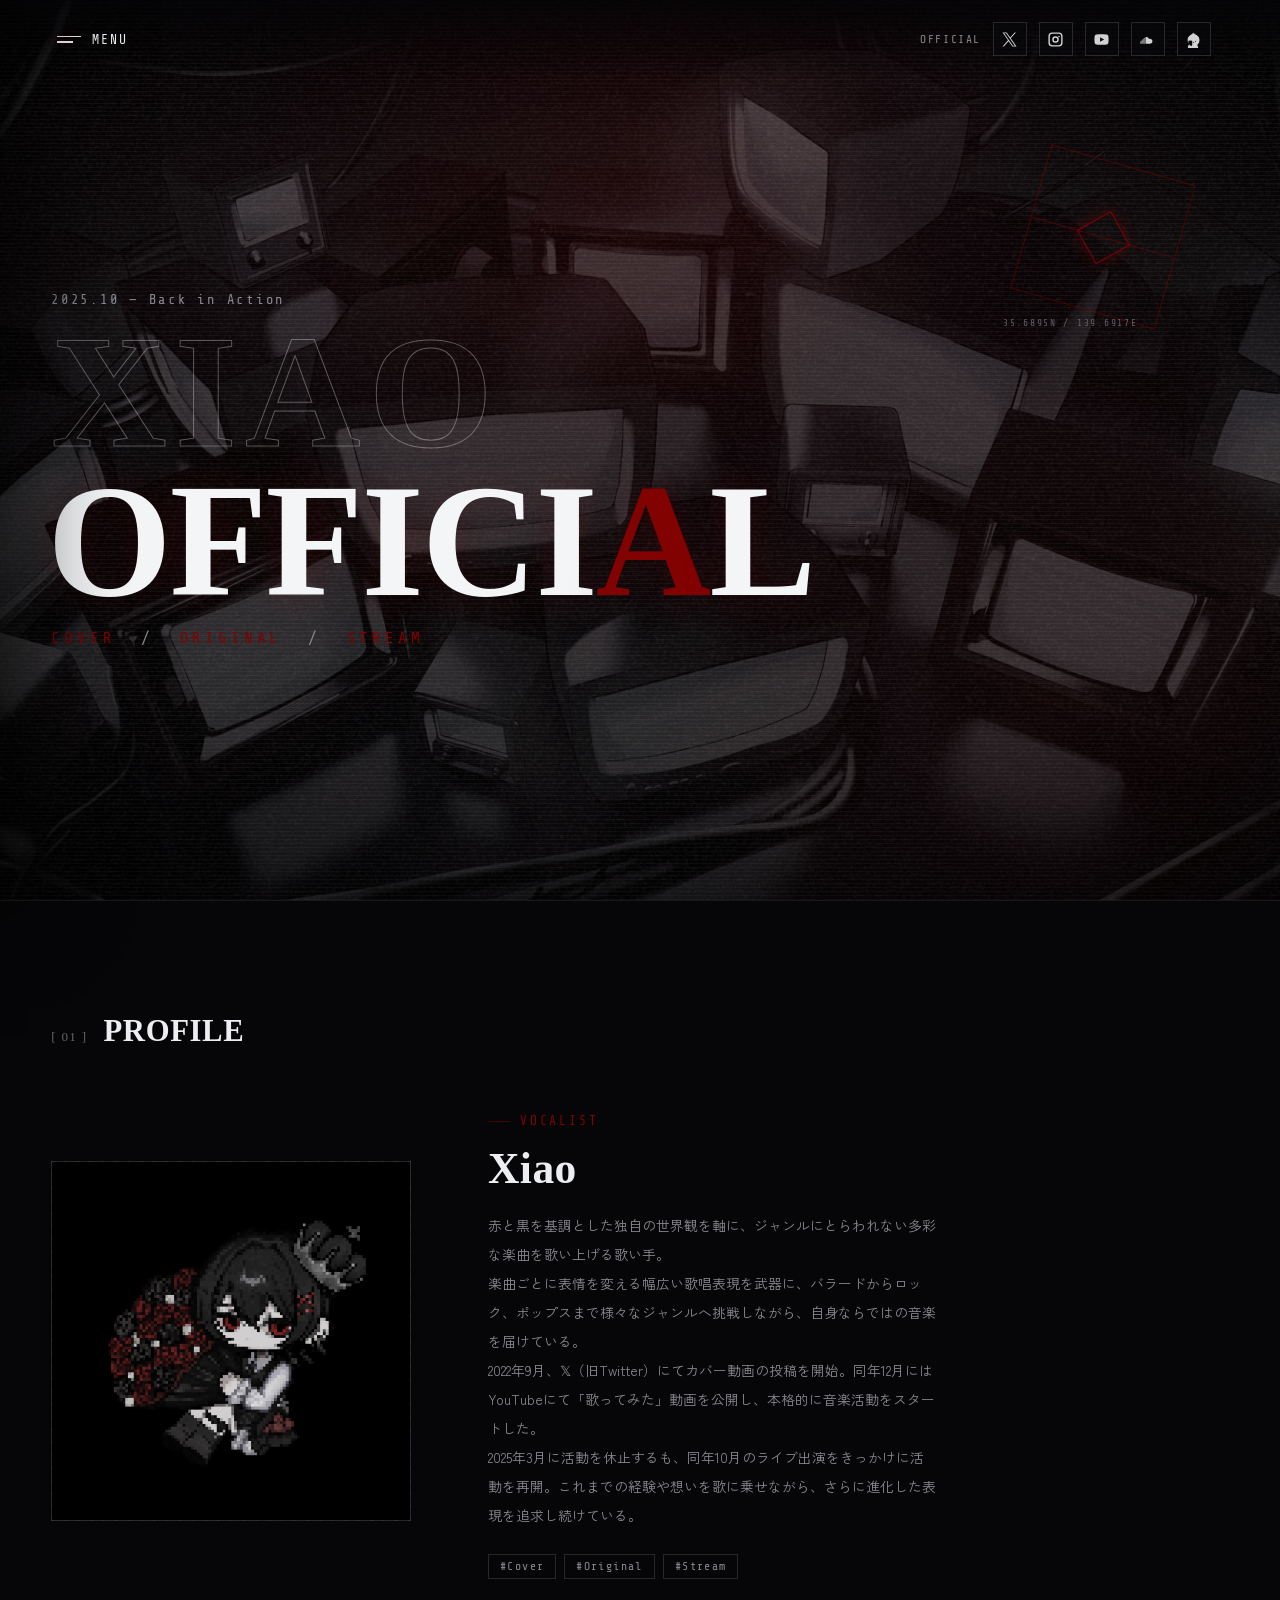
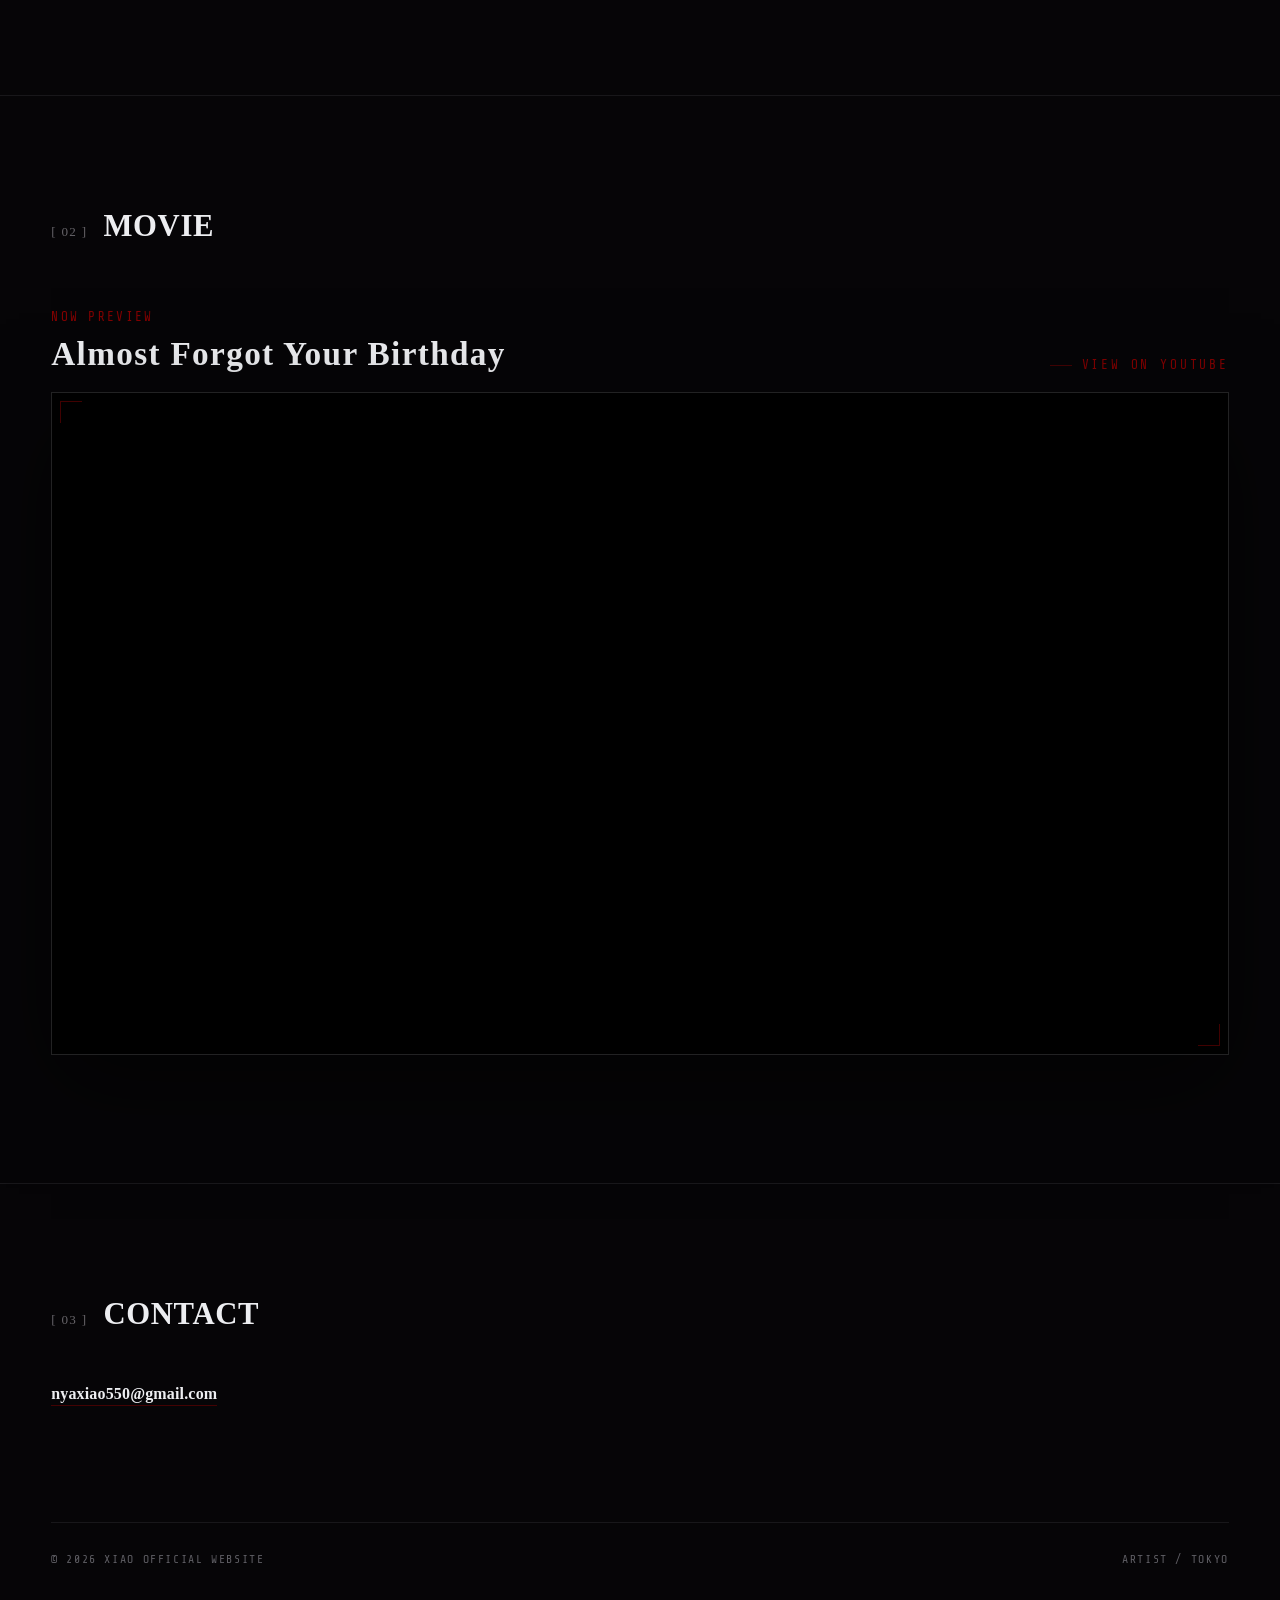
==== index.html @ 992f116b "Add files via upload" ====
<!doctype html>
<html lang="ja">
  <head>
    <meta charset="UTF-8" />
    <meta name="viewport" content="width=device-width, initial-scale=1.0" />
    <title>XIAOLP — Official</title>
    <link rel="preconnect" href="https://fonts.googleapis.com" />
    <link rel="preconnect" href="https://fonts.gstatic.com" crossorigin />
    <link
      href="https://fonts.googleapis.com/css2?family=Orbitron:wght@500;700;800&family=Oxanium:wght@500;700;800&family=Share+Tech+Mono&family=Zen+Kaku+Gothic+New:wght@400;500;700&display=swap"
      rel="stylesheet"
    />
    <link rel="stylesheet" href="styles.css" />
  </head>
  <body>
    <!-- background photo + ambient texture -->
    <div class="bg-photo" aria-hidden="true"></div>
    <canvas class="fx fx--static" id="staticCanvas" aria-hidden="true"></canvas>
    <div class="fx fx--grain" aria-hidden="true"></div>
    <div class="fx fx--scan" aria-hidden="true"></div>
    <div class="fx fx--vignette" aria-hidden="true"></div>

    <!-- intro loader -->
    <div class="intro" id="intro" aria-hidden="true">
      <div class="intro__inner">
        <div class="intro__meta">
          <span>LOADING / ARTIST</span>
          <span class="intro__count" id="introCount">000%</span>
        </div>
        <div class="intro__bar" id="introBar"></div>
        <div class="intro__name">XIAO</div>
      </div>
    </div>

    <!-- header -->
    <header class="site-header">
      <button class="menu-button" id="menuButton" type="button" aria-label="メニュー" aria-controls="sidebar" aria-expanded="false">
        <span class="bars" aria-hidden="true"><i></i><i></i></span>
        <span>Menu</span>
      </button>
      <nav class="official-links" aria-label="SNSリンク">
        <span class="label">Official</span>
        <a href="https://x.com/xiao__0x" aria-label="X" target="_blank" rel="noopener">
          <svg viewBox="0 0 24 24" aria-hidden="true"><path d="M13.8 10.4 21.1 2h-1.8l-6.3 7.2L8 2H2.2l7.7 11.2L2.2 22h1.8l6.7-7.7 5.4 7.7h5.8l-8.1-11.6Zm-2.4 2.7-.8-1.1L4.4 3.3h2.8l4.9 7 .8 1.1 6.7 9.4h-2.8l-5.4-7.7Z"/></svg>
        </a>
        <a href="https://www.instagram.com/xia__o0/" aria-label="Instagram" target="_blank" rel="noopener">
          <svg viewBox="0 0 24 24" aria-hidden="true"><path d="M7.4 2h9.2A5.4 5.4 0 0 1 22 7.4v9.2a5.4 5.4 0 0 1-5.4 5.4H7.4A5.4 5.4 0 0 1 2 16.6V7.4A5.4 5.4 0 0 1 7.4 2Zm0 2A3.4 3.4 0 0 0 4 7.4v9.2A3.4 3.4 0 0 0 7.4 20h9.2a3.4 3.4 0 0 0 3.4-3.4V7.4A3.4 3.4 0 0 0 16.6 4H7.4Zm4.6 3.4A4.6 4.6 0 1 1 7.4 12 4.6 4.6 0 0 1 12 7.4Zm0 2A2.6 2.6 0 1 0 14.6 12 2.6 2.6 0 0 0 12 9.4Zm5-2.8a1.1 1.1 0 1 1-1.1 1.1A1.1 1.1 0 0 1 17 6.6Z"/></svg>
        </a>
        <a href="https://youtube.com/@xiao_bzx" aria-label="YouTube" target="_blank" rel="noopener">
          <svg viewBox="0 0 24 24" aria-hidden="true"><path d="M21.6 7.2a3 3 0 0 0-2.1-2.1C17.6 4.6 12 4.6 12 4.6s-5.6 0-7.5.5a3 3 0 0 0-2.1 2.1A31.2 31.2 0 0 0 2 12a31.2 31.2 0 0 0 .4 4.8 3 3 0 0 0 2.1 2.1c1.9.5 7.5.5 7.5.5s5.6 0 7.5-.5a3 3 0 0 0 2.1-2.1A31.2 31.2 0 0 0 22 12a31.2 31.2 0 0 0-.4-4.8ZM10 15.3V8.7l5.8 3.3L10 15.3Z"/></svg>
        </a>
        <a href="https://soundcloud.com/user-546744269" aria-label="SoundCloud" target="_blank" rel="noopener">
          <svg viewBox="0 0 24 24" aria-hidden="true"><path d="M9.2 8.7c.4-.2.8-.3 1.3-.3 1.6 0 3 1.1 3.4 2.7.5-.2 1-.3 1.5-.3 2 0 3.6 1.6 3.6 3.6S17.4 18 15.4 18H9.2V8.7Zm-1.5.9h.8V18h-.8V9.6Zm-1.4 1.1h.8V18h-.8v-7.3Zm-1.4 1.2h.8V18h-.8v-6.1Zm-1.4 1.5h.8V18h-.8v-4.6Zm-1.4 1.2h.8V18h-.8v-3.4Z"/></svg>
        </a>
        <a class="tc" href="https://twitcasting.tv/_01xxxo" aria-label="TwitCasting" target="_blank" rel="noopener">
          <span class="tc-icon" aria-hidden="true"></span>
        </a>
      </nav>
    </header>

    <!-- slide-in sidebar -->
    <div class="nav-backdrop" id="navBackdrop" aria-hidden="true"></div>
    <aside class="sidebar" id="sidebar" aria-label="メニュー" aria-hidden="true">
      <div class="sidebar__top">
        <span class="sidebar__brand">XI<span class="hero__accent">A</span>O</span>
        <button class="sidebar__close" id="navClose" type="button" aria-label="閉じる"><span>Close</span><i aria-hidden="true"></i></button>
      </div>
      <nav class="sidebar__nav">
        <a href="#top" data-nav><span class="sidebar__idx">00</span>Home</a>
        <a href="#profile-h" data-nav><span class="sidebar__idx">01</span>Profile</a>
        <a href="#movie-h" data-nav><span class="sidebar__idx">02</span>Movie</a>
        <a href="#contact-h" data-nav><span class="sidebar__idx">03</span>Contact</a>
      </nav>
      <div class="sidebar__foot">
        <span class="sidebar__label">Official Account</span>
        <div class="sidebar__sns">
          <a href="https://x.com/xiao__0x" aria-label="X" target="_blank" rel="noopener"><svg viewBox="0 0 24 24" aria-hidden="true"><path d="M13.8 10.4 21.1 2h-1.8l-6.3 7.2L8 2H2.2l7.7 11.2L2.2 22h1.8l6.7-7.7 5.4 7.7h5.8l-8.1-11.6Zm-2.4 2.7-.8-1.1L4.4 3.3h2.8l4.9 7 .8 1.1 6.7 9.4h-2.8l-5.4-7.7Z"/></svg></a>
          <a href="https://www.instagram.com/xia__o0/" aria-label="Instagram" target="_blank" rel="noopener"><svg viewBox="0 0 24 24" aria-hidden="true"><path d="M7.4 2h9.2A5.4 5.4 0 0 1 22 7.4v9.2a5.4 5.4 0 0 1-5.4 5.4H7.4A5.4 5.4 0 0 1 2 16.6V7.4A5.4 5.4 0 0 1 7.4 2Zm0 2A3.4 3.4 0 0 0 4 7.4v9.2A3.4 3.4 0 0 0 7.4 20h9.2a3.4 3.4 0 0 0 3.4-3.4V7.4A3.4 3.4 0 0 0 16.6 4H7.4Zm4.6 3.4A4.6 4.6 0 1 1 7.4 12 4.6 4.6 0 0 1 12 7.4Zm0 2A2.6 2.6 0 1 0 14.6 12 2.6 2.6 0 0 0 12 9.4Zm5-2.8a1.1 1.1 0 1 1-1.1 1.1A1.1 1.1 0 0 1 17 6.6Z"/></svg></a>
          <a href="https://youtube.com/@xiao_bzx" aria-label="YouTube" target="_blank" rel="noopener"><svg viewBox="0 0 24 24" aria-hidden="true"><path d="M21.6 7.2a3 3 0 0 0-2.1-2.1C17.6 4.6 12 4.6 12 4.6s-5.6 0-7.5.5a3 3 0 0 0-2.1 2.1A31.2 31.2 0 0 0 2 12a31.2 31.2 0 0 0 .4 4.8 3 3 0 0 0 2.1 2.1c1.9.5 7.5.5 7.5.5s5.6 0 7.5-.5a3 3 0 0 0 2.1-2.1A31.2 31.2 0 0 0 22 12a31.2 31.2 0 0 0-.4-4.8ZM10 15.3V8.7l5.8 3.3L10 15.3Z"/></svg></a>
          <a href="https://soundcloud.com/user-546744269" aria-label="SoundCloud" target="_blank" rel="noopener"><svg viewBox="0 0 24 24" aria-hidden="true"><path d="M9.2 8.7c.4-.2.8-.3 1.3-.3 1.6 0 3 1.1 3.4 2.7.5-.2 1-.3 1.5-.3 2 0 3.6 1.6 3.6 3.6S17.4 18 15.4 18H9.2V8.7Zm-1.5.9h.8V18h-.8V9.6Zm-1.4 1.1h.8V18h-.8v-7.3Zm-1.4 1.2h.8V18h-.8v-6.1Zm-1.4 1.5h.8V18h-.8v-4.6Zm-1.4 1.2h.8V18h-.8v-3.4Z"/></svg></a>
          <a class="tc" href="https://twitcasting.tv/_01xxxo" aria-label="TwitCasting" target="_blank" rel="noopener"><span class="tc-icon" aria-hidden="true"></span></a>
        </div>
      </div>
    </aside>

    <main id="top">
      <!-- hero -->
      <section class="hero wrap" aria-labelledby="page-title">
        <div class="mark" aria-hidden="true">
          <span class="mark__ring"></span>
          <span class="mark__core"></span>
          <span class="mark__txt">35.6895N / 139.6917E</span>
        </div>
        <p class="hero__date">2025.10 — Back in Action</p>
        <h1 class="hero__title" id="page-title">
          <span class="ln ln--ghost">XIAO</span>
          <span class="ln ln--solid" style="line-height: 0.9; font-family: var(--font-heading); letter-spacing: -1.9px">OFFICI<span class="hero__accent">A</span>L</span>
        </h1>
        <p class="hero__sub" style="line-height: 2.7"><b>Cover</b> &nbsp;/&nbsp; <b>Original</b> &nbsp;/&nbsp; <b>Stream</b></p>
      </section>

      <!-- profile -->
      <section class="section section--line" aria-labelledby="profile-h">
        <div class="wrap">
          <div class="sec-head">
            <span class="idx">[ 01 ]</span>
            <h2 id="profile-h">Profile</h2>
          </div>
          <div class="profile">
            <figure class="profile__photo" style="margin:0">
              <span class="profile__corner" aria-hidden="true"></span>
              <img src="assets/profile.jpg" alt="XIAO" />
            </figure>
            <div>
              <p class="kicker">Vocalist</p>
              <h3 class="profile__title">Xiao</h3>
              <p class="profile__body">赤と黒を基調とした独自の世界観を軸に、ジャンルにとらわれない多彩な楽曲を歌い上げる歌い手。<br>楽曲ごとに表情を変える幅広い歌唱表現を武器に、バラードからロック、ポップスまで様々なジャンルへ挑戦しながら、自身ならではの音楽を届けている。<br>2022年9月、𝕏（旧Twitter）にてカバー動画の投稿を開始。同年12月にはYouTubeにて「歌ってみた」動画を公開し、本格的に音楽活動をスタートした。<br>2025年3月に活動を休止するも、同年10月のライブ出演をきっかけに活動を再開。これまでの経験や想いを歌に乗せながら、さらに進化した表現を追求し続けている。</p>
              <div class="profile__tags">
                <span>#Cover</span>
                <span>#Original</span>
                <span>#Stream</span>
              </div>
            </div>
          </div>
        </div>
      </section>

      <!-- youtube preview -->
      <section class="section section--line" aria-labelledby="movie-h">
        <div class="wrap">
          <div class="sec-head">
            <span class="idx">[ 02 ]</span>
            <h2 id="movie-h">Movie</h2>
          </div>

          <div class="movie__top">
            <div>
              <p class="movie__now">Now Preview</p>
              <h3 class="movie__title" id="currentTitle">Almost Forgot Your Birthday</h3>
            </div>
            <a class="kicker" href="https://youtube.com/@xiao_bzx" target="_blank" rel="noopener" style="margin:0">View on YouTube</a>
          </div>

          <div class="movie__frame">
            <span class="corner tl" aria-hidden="true"></span>
            <span class="corner br" aria-hidden="true"></span>
            <div id="ytplayer"></div>
          </div>

          <div class="rail" role="tablist" aria-label="カバー曲の切り替え">
            <div class="rail__track" id="railTrack"></div>
          </div>
        </div>
      </section>

      <!-- contact -->
      <section class="section section--line" aria-labelledby="contact-h">
        <div class="wrap">
          <div class="sec-head">
            <span class="idx">[ 03 ]</span>
            <h2 id="contact-h">Contact</h2>
          </div>
          <div class="contact">
            <a class="contact__mail" href="mailto:nyaxiao550@gmail.com">nyaxiao550@gmail.com</a>
          </div>
        </div>
      </section>

      <footer class="site-foot wrap">
        <span>© 2026 XIAO OFFICIAL WEBSITE</span>
        <span>ARTIST / TOKYO</span>
      </footer>
    </main>

    <script src="script.js"></script>
  </body>
</html>

<style id="__om-edit-overrides">
#page-title >:is(h1,h2,h3,h4,h5,h6,p,li,dt,dd,blockquote,figcaption,label,span,a,em,strong,small,td,th,caption) >:is(h1,h2,h3,h4,h5,h6,p,li,dt,dd,blockquote,figcaption,label,span,a,em,strong,small,td,th,caption) { background-color: rgba(6, 5, 7, 0) !important }
#page-title >:is(h1,h2,h3,h4,h5,h6,p,li,dt,dd,blockquote,figcaption,label,span,a,em,strong,small,td,th,caption) >:is(h1,h2,h3,h4,h5,h6,p,li,dt,dd,blockquote,figcaption,label,span,a,em,strong,small,td,th,caption) { font-family: "DNP秀英初号明朝", "DNP Shuei Mincho Pr6N", "Yu Mincho", serif !important }
#page-title >:is(h1,h2,h3,h4,h5,h6,p,li,dt,dd,blockquote,figcaption,label,span,a,em,strong,small,td,th,caption) >:is(h1,h2,h3,h4,h5,h6,p,li,dt,dd,blockquote,figcaption,label,span,a,em,strong,small,td,th,caption) { line-height: 1.2 !important }
#page-title >:is(h1,h2,h3,h4,h5,h6,p,li,dt,dd,blockquote,figcaption,label,span,a,em,strong,small,td,th,caption) >:is(h1,h2,h3,h4,h5,h6,p,li,dt,dd,blockquote,figcaption,label,span,a,em,strong,small,td,th,caption) { line-height: 1.1 !important }
#page-title >:is(h1,h2,h3,h4,h5,h6,p,li,dt,dd,blockquote,figcaption,label,span,a,em,strong,small,td,th,caption) >:is(h1,h2,h3,h4,h5,h6,p,li,dt,dd,blockquote,figcaption,label,span,a,em,strong,small,td,th,caption) { line-height: 0.65 !important }
#page-title >:is(h1,h2,h3,h4,h5,h6,p,li,dt,dd,blockquote,figcaption,label,span,a,em,strong,small,td,th,caption) >:is(h1,h2,h3,h4,h5,h6,p,li,dt,dd,blockquote,figcaption,label,span,a,em,strong,small,td,th,caption) { letter-spacing: -0.4px !important }
#page-title >:is(h1,h2,h3,h4,h5,h6,p,li,dt,dd,blockquote,figcaption,label,span,a,em,strong,small,td,th,caption) >:is(h1,h2,h3,h4,h5,h6,p,li,dt,dd,blockquote,figcaption,label,span,a,em,strong,small,td,th,caption) { letter-spacing: -2px !important }
#page-title >:is(h1,h2,h3,h4,h5,h6,p,li,dt,dd,blockquote,figcaption,label,span,a,em,strong,small,td,th,caption) >:is(h1,h2,h3,h4,h5,h6,p,li,dt,dd,blockquote,figcaption,label,span,a,em,strong,small,td,th,caption) { letter-spacing: -1.9px !important }
#page-title >:is(h1,h2,h3,h4,h5,h6,p,li,dt,dd,blockquote,figcaption,label,span,a,em,strong,small,td,th,caption) >:is(h1,h2,h3,h4,h5,h6,p,li,dt,dd,blockquote,figcaption,label,span,a,em,strong,small,td,th,caption) { letter-spacing: -1.8px !important }
#page-title >:is(h1,h2,h3,h4,h5,h6,p,li,dt,dd,blockquote,figcaption,label,span,a,em,strong,small,td,th,caption) >:is(h1,h2,h3,h4,h5,h6,p,li,dt,dd,blockquote,figcaption,label,span,a,em,strong,small,td,th,caption) { letter-spacing: 1.9px !important }
#page-title >:is(h1,h2,h3,h4,h5,h6,p,li,dt,dd,blockquote,figcaption,label,span,a,em,strong,small,td,th,caption) >:is(h1,h2,h3,h4,h5,h6,p,li,dt,dd,blockquote,figcaption,label,span,a,em,strong,small,td,th,caption) { letter-spacing: 0.8px !important }
#page-title >:is(h1,h2,h3,h4,h5,h6,p,li,dt,dd,blockquote,figcaption,label,span,a,em,strong,small,td,th,caption) >:is(h1,h2,h3,h4,h5,h6,p,li,dt,dd,blockquote,figcaption,label,span,a,em,strong,small,td,th,caption) { letter-spacing: -1.8px !important }
#page-title >:is(h1,h2,h3,h4,h5,h6,p,li,dt,dd,blockquote,figcaption,label,span,a,em,strong,small,td,th,caption) >:is(h1,h2,h3,h4,h5,h6,p,li,dt,dd,blockquote,figcaption,label,span,a,em,strong,small,td,th,caption) { line-height: 2.25 !important }
#page-title >:is(h1,h2,h3,h4,h5,h6,p,li,dt,dd,blockquote,figcaption,label,span,a,em,strong,small,td,th,caption) >:is(h1,h2,h3,h4,h5,h6,p,li,dt,dd,blockquote,figcaption,label,span,a,em,strong,small,td,th,caption) { line-height: 0.9 !important }
#page-title >:is(h1,h2,h3,h4,h5,h6,p,li,dt,dd,blockquote,figcaption,label,span,a,em,strong,small,td,th,caption) >:is(h1,h2,h3,h4,h5,h6,p,li,dt,dd,blockquote,figcaption,label,span,a,em,strong,small,td,th,caption) { line-height: 0.55 !important }
#page-title >:is(h1,h2,h3,h4,h5,h6,p,li,dt,dd,blockquote,figcaption,label,span,a,em,strong,small,td,th,caption) >:is(h1,h2,h3,h4,h5,h6,p,li,dt,dd,blockquote,figcaption,label,span,a,em,strong,small,td,th,caption) { line-height: 0.65 !important }
#page-title >:is(h1,h2,h3,h4,h5,h6,p,li,dt,dd,blockquote,figcaption,label,span,a,em,strong,small,td,th,caption) >:is(h1,h2,h3,h4,h5,h6,p,li,dt,dd,blockquote,figcaption,label,span,a,em,strong,small,td,th,caption) { line-height: 0.75 !important }
#page-title >:is(h1,h2,h3,h4,h5,h6,p,li,dt,dd,blockquote,figcaption,label,span,a,em,strong,small,td,th,caption) >:is(h1,h2,h3,h4,h5,h6,p,li,dt,dd,blockquote,figcaption,label,span,a,em,strong,small,td,th,caption) { line-height: 0.85 !important }
</style>
---- styles.css ----
﻿/* =========================================================
   ARTIST SITE — dark / cyber / grain
   Design system
   ========================================================= */

:root {
  --bg: #060507;
  --bg-soft: #0b0b0f;
  --panel: rgba(9, 9, 12, 0.66);
  --line: rgba(238, 240, 244, 0.14);
  --line-soft: rgba(238, 240, 244, 0.08);
  --text: #edeef1;
  --muted: #8b8990;
  --muted-dim: #5f5e64;
  --blue: #820101;
  --blue-dim: rgba(130, 1, 1, 0.5);
  --red: #820101;

  --font-display: "Oxanium", "Zen Kaku Gothic New", sans-serif;
  --font-orbitron: "Orbitron", "Oxanium", sans-serif;
  --font-heading: "DNP秀英初号明朝", "DNP Shuei Mincho Pr6N", "Yu Mincho", serif;
  --font-mono: "Share Tech Mono", monospace;
  --font-body: "Zen Kaku Gothic New", "Noto Sans JP", sans-serif;

  --ease: cubic-bezier(0.22, 1, 0.36, 1);
  --maxw: 1180px;
}

* { box-sizing: border-box; }

html { scroll-behavior: smooth; scroll-padding-top: 96px; }

body {
  margin: 0;
  min-height: 100vh;
  color: var(--text);
  background: var(--bg);
  font-family: var(--font-body);
  font-feature-settings: "palt" 1;
  -webkit-font-smoothing: antialiased;
  overflow-x: hidden;
}

a, button { color: inherit; font: inherit; }
a { text-decoration: none; }
button { border: 0; background: none; cursor: pointer; }
img { display: block; max-width: 100%; }
h1, h2 { font-family: var(--font-heading); }

::selection { background: rgba(130, 1, 1, 0.28); color: #fff; }

/* ---------- background photo + ambient layers ---------- */
.bg-photo {
  position: fixed;
  inset: 0;
  z-index: 0;
  pointer-events: none;
  background:
    linear-gradient(rgba(9, 3, 4, 0.72), rgba(6, 2, 3, 0.86)),
    radial-gradient(ellipse 95% 75% at 50% 34%, rgba(168, 20, 26, 0.3), transparent 60%),
    url("assets/bg-tvs.jpg");
  background-color: var(--bg);
  background-position: center, 50% 34%, center;
  background-size: auto, auto, cover;
  background-repeat: no-repeat;
  filter: saturate(0.7) contrast(1.06) hue-rotate(-8deg);
}

.fx { position: fixed; inset: 0; width: 100%; height: 100%; pointer-events: none; }

.fx--static { z-index: 1; opacity: 0.26; mix-blend-mode: screen; }

.fx--grain {
  z-index: 2;
  opacity: 0.5;
  mix-blend-mode: overlay;
  background-image: url("noise.svg");
  background-size: 220px 220px;
  animation: grain-shift 0.9s steps(4) infinite;
}

.fx--scan {
  z-index: 3;
  mix-blend-mode: screen;
  background:
    radial-gradient(circle at 50% 18%, rgba(130, 1, 1, 0.1), transparent 40%),
    radial-gradient(circle at 82% 78%, rgba(130, 1, 1, 0.08), transparent 32%),
    repeating-linear-gradient(0deg, rgba(255, 255, 255, 0.035) 0 1px, transparent 1px 4px);
}

.fx--vignette {
  z-index: 4;
  background: radial-gradient(ellipse 120% 90% at 50% 42%, transparent 52%, rgba(0, 0, 0, 0.72) 100%);
}

@keyframes grain-shift {
  0% { transform: translate(0, 0); }
  25% { transform: translate(-3%, 2%); }
  50% { transform: translate(2%, -3%); }
  75% { transform: translate(-2%, -1%); }
  100% { transform: translate(1%, 2%); }
}

/* ---------- intro loader ---------- */
.intro {
  position: fixed;
  inset: 0;
  z-index: 60;
  display: grid;
  place-items: center;
  background: #050406;
  transition: opacity 0.7s var(--ease);
}
.intro.is-hidden { opacity: 0; pointer-events: none; }

.intro__inner {
  position: relative;
  width: min(560px, 84vw);
  text-align: left;
}
.intro__bar {
  height: 1px;
  width: 100%;
  background: var(--line);
  position: relative;
  overflow: hidden;
}
.intro__bar::after {
  content: "";
  position: absolute;
  inset: 0;
  width: var(--p, 0%);
  background: linear-gradient(90deg, var(--blue-dim), var(--blue));
  box-shadow: 0 0 14px rgba(130, 1, 1, 0.5);
  transition: width 0.12s linear;
}
.intro__meta {
  display: flex;
  justify-content: space-between;
  align-items: baseline;
  margin-bottom: 14px;
  font-family: var(--font-mono);
  font-size: clamp(0.78rem, 1vw, 0.94rem);
  letter-spacing: 0.18em;
  color: var(--muted);
}
.intro__count { color: var(--blue); }
.intro__name {
  margin-top: 22px;
  font-family: var(--font-heading);
  font-weight: 800;
  font-size: clamp(2.2rem, 8vw, 4.4rem);
  letter-spacing: 0.04em;
  text-transform: uppercase;
  color: #fff;
  opacity: 0;
  transform: translateY(8px);
  animation: intro-name 0.9s var(--ease) 0.25s forwards;
}
.intro__accent { color: var(--blue); }
@keyframes intro-name { to { opacity: 1; transform: none; } }

/* ---------- header ---------- */
.site-header {
  position: fixed;
  inset: 0 0 auto;
  z-index: 30;
  display: grid;
  grid-template-columns: auto 1fr auto;
  align-items: center;
  gap: 18px;
  padding: 22px clamp(16px, 4vw, 56px);
  background: linear-gradient(180deg, rgba(5, 4, 6, 0.86), rgba(5, 4, 6, 0));
}

.menu-button {
  display: inline-flex;
  align-items: center;
  gap: 11px;
  font-family: var(--font-mono);
  font-size: clamp(0.82rem, 1vw, 1rem);
  letter-spacing: 0.16em;
  text-transform: uppercase;
  color: var(--text);
}
.menu-button .bars {
  display: grid;
  gap: 4px;
}
.menu-button .bars i {
  display: block;
  width: 24px;
  height: 1.5px;
  background: var(--text);
  box-shadow: 0 0 8px rgba(130, 1, 1, 0.45);
}
.menu-button .bars i:nth-child(2) { width: 16px; }

.brand {
  justify-self: center;
  font-family: var(--font-display);
  font-weight: 800;
  font-size: clamp(1.05rem, 1.2vw, 1.25rem);
  letter-spacing: 0.32em;
  text-transform: uppercase;
  color: rgba(255, 255, 255, 0.92);
  padding-left: 0.32em;
}

.official-links {
  display: flex;
  align-items: center;
  gap: 12px;
  justify-self: end;
}
.official-links .label {
  font-family: var(--font-mono);
  font-size: clamp(0.7rem, 0.78vw, 0.82rem);
  letter-spacing: 0.14em;
  color: var(--muted);
  text-transform: uppercase;
}
.official-links a {
  display: grid;
  place-items: center;
  width: 34px;
  height: 34px;
  border: 1px solid var(--line);
  background: rgba(9, 9, 12, 0.5);
  color: rgba(255, 255, 255, 0.82);
  transition: border-color 0.25s var(--ease), color 0.25s var(--ease), background 0.25s var(--ease);
}
.official-links a:hover {
  border-color: var(--blue);
  color: #fff;
  background: rgba(130, 1, 1, 0.1);
}
.official-links svg { width: 17px; height: 17px; fill: currentColor; }

.tc-icon {
  display: inline-block;
  width: 17px;
  height: 17px;
  background: currentColor;
  -webkit-mask: url("images/twitcasting.png") no-repeat center / contain;
  mask: url("images/twitcasting.png") no-repeat center / contain;
}

/* ---------- shell ---------- */
main { position: relative; z-index: 5; }
.wrap { width: min(var(--maxw), calc(100% - clamp(32px, 8vw, 120px))); margin-inline: auto; }

.kicker {
  margin: 0 0 10px;
  font-family: var(--font-mono);
  font-size: clamp(0.8rem, 0.95vw, 0.96rem);
  letter-spacing: 0.22em;
  text-transform: uppercase;
  color: var(--blue);
  display: inline-flex;
  align-items: center;
  gap: 10px;
}
.kicker::before {
  content: "";
  width: 22px;
  height: 1px;
  background: var(--blue-dim);
}

/* ---------- hero ---------- */
.hero {
  position: relative;
  min-height: 100svh;
  display: grid;
  align-content: center;
  padding: 132px 0 80px;
}
.hero__date {
  margin: 0 0 18px;
  font-family: var(--font-mono);
  font-size: clamp(0.86rem, 1vw, 1.05rem);
  letter-spacing: 0.2em;
  color: var(--muted);
}
.hero__title {
  margin: 0;
  font-family: var(--font-heading);
  font-weight: 800;
  font-size: clamp(3rem, 12.5vw, 11rem);
  line-height: 0.84;
  letter-spacing: -0.01em;
  text-transform: uppercase;
}
.hero__title .ln { display: block; }
.hero__title .ln--ghost {
  -webkit-text-stroke: 1px rgba(237, 238, 241, 0.34);
  letter-spacing: 0.05em;
  color: transparent;
  text-shadow: none;
}
.hero__title .ln--solid {
  font-family: var(--font-heading);
  margin-left: -4px;
  padding-top: 10px;
  color: #f4f5f7;
  text-shadow: 0 0 38px rgba(130, 1, 1, 0.22);
}
.hero__accent { color: var(--blue); }
.hero__sub {
  margin: 4px 0 0;
  font-family: var(--font-mono);
  font-size: clamp(0.82rem, 1.4vw, 1rem);
  letter-spacing: 0.24em;
  text-transform: uppercase;
  color: var(--muted);
}
.hero__sub b { color: var(--blue); font-weight: 400; }

/* diagonal mark */
.mark {
  position: absolute;
  top: clamp(120px, 18vh, 220px);
  right: clamp(8px, 4vw, 60px);
  width: clamp(84px, 12vw, 150px);
  aspect-ratio: 1;
  display: grid;
  place-items: center;
  color: var(--blue);
  transform: rotate(16deg);
}
.mark__ring {
  position: absolute;
  inset: 0;
  border: 1px solid rgba(130, 1, 1, 0.5);
  animation: mark-spin 22s linear infinite;
}
.mark__ring::before,
.mark__ring::after {
  content: "";
  position: absolute;
  background: rgba(130, 1, 1, 0.5);
}
.mark__ring::before { inset: 50% 0 auto; height: 1px; }
.mark__ring::after { inset: 0 50% auto auto; width: 1px; }
.mark__core {
  width: 26%;
  aspect-ratio: 1;
  border: 1px solid var(--blue);
  transform: rotate(45deg);
  box-shadow: 0 0 16px rgba(130, 1, 1, 0.4);
}
.mark__txt {
  position: absolute;
  bottom: -22px;
  left: 0;
  font-family: var(--font-mono);
  font-size: clamp(0.6rem, 0.7vw, 0.72rem);
  letter-spacing: 0.18em;
  color: var(--muted-dim);
  white-space: nowrap;
  transform: rotate(-16deg);
}
@keyframes mark-spin { to { transform: rotate(360deg); } }

/* ---------- section frame ---------- */
.section { padding: clamp(64px, 9vw, 130px) 0; }
.section--line { border-top: 1px solid var(--line-soft); }

.sec-head { display: flex; align-items: baseline; gap: 16px; margin-bottom: clamp(28px, 5vw, 56px); }
.sec-head h2 {
  margin: 0;
  font-family: var(--font-heading);
  font-weight: 700;
  font-size: clamp(25px, 2.4vw, 34px);
  letter-spacing: 0.02em;
  text-transform: uppercase;
  line-height: 1;
}
.sec-head .idx {
  font-family: var(--font-heading);
  font-size: clamp(0.82rem, 1vw, 1rem);
  color: rgba(180, 176, 184, 0.55);
  letter-spacing: 0.1em;
}

/* ---------- profile ---------- */
.profile { display: grid; grid-template-columns: minmax(0, 360px) minmax(0, 1fr); gap: clamp(28px, 6vw, 80px); align-items: center; }
.profile__photo {
  position: relative;
  aspect-ratio: 1;
  border: 1px solid var(--line);
  overflow: hidden;
  background:
    linear-gradient(135deg, rgba(130, 1, 1, 0.08), transparent 50%),
    repeating-linear-gradient(135deg, rgba(255,255,255,0.045) 0 2px, transparent 2px 9px),
    var(--bg-soft);
  filter: saturate(0.9) contrast(1.04);
}
.profile__photo::after {
  content: "PROFILE / 1:1";
  position: absolute;
  left: 12px;
  bottom: 10px;
  font-family: var(--font-mono);
  font-size: clamp(0.66rem, 0.76vw, 0.78rem);
  letter-spacing: 0.16em;
  color: var(--muted-dim);
}
.profile__photo img { position: relative; z-index: 1; width: 100%; height: 100%; object-fit: cover; }
.profile__photo:has(img)::after { display: none; }
.profile__corner { position: absolute; top: 10px; right: 10px; width: 18px; height: 18px; border-top: 1px solid var(--blue); border-right: 1px solid var(--blue); }

.profile__title {
  margin: 6px 0 18px;
  font-family: var(--font-heading);
  font-weight: 700;
  font-size: clamp(1.5rem, 3.4vw, 2.8rem);
  line-height: 1.12;
  letter-spacing: 0.01em;
}
.profile__body { margin: 0; max-width: 56ch; color: var(--muted); line-height: 2.1; font-size: clamp(0.70rem, 1.08vw, 1.12rem); }
.profile__tags { display: flex; flex-wrap: wrap; gap: 8px; margin-top: 24px; }
.profile__tags span {
  font-family: var(--font-mono);
  font-size: clamp(0.72rem, 0.84vw, 0.86rem);
  letter-spacing: 0.12em;
  color: var(--muted);
  border: 1px solid var(--line);
  padding: 5px 11px;
}

/* ---------- movie / youtube ---------- */
.movie__top { display: flex; align-items: flex-end; justify-content: space-between; gap: 18px 28px; flex-wrap: wrap; margin-bottom: 20px; }
.movie__top > div { flex: 1 1 auto; min-width: 0; }
.movie__now { font-family: var(--font-mono); font-size: clamp(0.78rem, 1vw, 0.94rem); letter-spacing: 0.18em; text-transform: uppercase; color: var(--blue); }
.movie__title { margin: 4px 0 0; font-family: var(--font-heading); font-weight: 700; font-size: clamp(1.2rem, 2.6vw, 2.2rem); line-height: 1.05; letter-spacing: 0.04em; }

.movie__frame {
  position: relative;
  border: 1px solid var(--line);
  overflow: hidden;
  background: #000;
  box-shadow: 0 30px 90px rgba(0, 0, 0, 0.55);
}
.movie__frame::before { content: ""; display: block; padding-top: 56.25%; }
.movie__frame iframe, .movie__frame #ytplayer { position: absolute; inset: 0; width: 100%; height: 100%; border: 0; }
.movie__frame .corner { position: absolute; width: 22px; height: 22px; z-index: 2; pointer-events: none; }
.movie__frame .corner.tl { top: 8px; left: 8px; border-top: 1px solid var(--blue-dim); border-left: 1px solid var(--blue-dim); }
.movie__frame .corner.br { bottom: 8px; right: 8px; border-bottom: 1px solid var(--blue-dim); border-right: 1px solid var(--blue-dim); }

.rail { --rail-gap: 12px; overflow: hidden; margin-top: 2px; padding-block: 8px 2px; touch-action: pan-y; -webkit-mask-image: linear-gradient(90deg, transparent, #000 4%, #000 96%, transparent); mask-image: linear-gradient(90deg, transparent, #000 4%, #000 96%, transparent); }
.rail__track { display: flex; gap: var(--rail-gap); width: max-content; animation: rail-flow 72s linear infinite; }
@media (hover: hover) {
  .rail:hover .rail__track { animation-play-state: paused; }
}
.rail.is-dragging .rail__track { cursor: grabbing; }
@keyframes rail-flow { to { transform: translateX(calc(-50% - (var(--rail-gap) / 2))); } }

.thumb {
  flex: 0 0 clamp(200px, 22vw, 290px);
  display: grid;
  grid-template-rows: auto 48px;
  border: 1px solid var(--line);
  background: rgba(9, 9, 12, 0.5);
  color: var(--text);
  text-align: left;
  transition: border-color 0.25s var(--ease), transform 0.25s var(--ease);
}
.thumb:hover { transform: translateY(-3px); }
.thumb:hover, .thumb.is-active { border-color: var(--blue); }
.thumb.is-active { box-shadow: inset 0 0 0 1px rgba(130, 1, 1, 0.4); }
.thumb__img { display: block; width: 100%; aspect-ratio: 16/9; background: var(--thumb) center / cover, var(--bg-soft); filter: saturate(0.78) contrast(1.06); position: relative; }
.thumb__img::after { content: ""; position: absolute; inset: 0; background: linear-gradient(180deg, transparent 55%, rgba(9, 9, 12, 0.5)); }
.thumb__cap { display: flex; align-items: center; min-width: 0; height: 48px; gap: 8px; padding: 10px 11px 0; border-top: 1px solid rgba(238, 240, 244, 0.05); background: rgba(9, 9, 12, 0.5); font-family: var(--font-display); font-size: clamp(0.8rem, 0.95vw, 0.96rem); line-height: 1; white-space: nowrap; overflow: hidden; position: relative; z-index: 1; }
.thumb__cap::before { content: "▷"; color: var(--blue); font-size: clamp(0.7rem, 0.78vw, 0.82rem); flex: 0 0 auto; }
.thumb__title { display: block; min-width: 0; overflow: hidden; text-overflow: ellipsis; }

/* ---------- gallery (horizontal slide — sou) ---------- */
.gallery {
  display: grid;
  grid-auto-flow: column;
  grid-auto-columns: clamp(220px, 30vw, 380px);
  gap: clamp(12px, 2vw, 22px);
  overflow-x: auto;
  scroll-snap-type: x mandatory;
  padding-bottom: 18px;
  cursor: grab;
  scrollbar-width: none;
}
.gallery::-webkit-scrollbar { display: none; }
.gallery.is-drag { cursor: grabbing; scroll-snap-type: none; }
.shot {
  scroll-snap-align: start;
  aspect-ratio: 3/4;
  position: relative;
  border: 1px solid var(--line);
  overflow: hidden;
  background:
    repeating-linear-gradient(135deg, rgba(255,255,255,0.04) 0 2px, transparent 2px 10px),
    var(--bg-soft);
  filter: saturate(0.9) contrast(1.04);
}
.shot img { width: 100%; height: 100%; object-fit: cover; }
.shot__no { position: absolute; top: 10px; left: 12px; font-family: var(--font-mono); font-size: clamp(0.68rem, 0.78vw, 0.8rem); letter-spacing: 0.14em; color: var(--muted); }
.shot__cap { position: absolute; bottom: 10px; left: 12px; right: 12px; font-family: var(--font-mono); font-size: clamp(0.66rem, 0.76vw, 0.78rem); letter-spacing: 0.12em; color: var(--muted-dim); }
.gallery__hint { margin-top: 6px; font-family: var(--font-mono); font-size: clamp(0.72rem, 0.84vw, 0.86rem); letter-spacing: 0.16em; color: var(--muted-dim); }

/* ---------- contact ---------- */
.contact { display: grid; gap: 26px; }
.contact__mail {
  font-family: var(--font-heading);
  font-weight: 700;
  font-size: clamp(16px, 1.15vw, 19px);
  letter-spacing: 0.01em;
  color: var(--text);
  width: fit-content;
  border-bottom: 1px solid var(--blue-dim);
  padding-bottom: 2px;
  transition: color 0.25s var(--ease), border-color 0.25s var(--ease);
}
.contact__mail:hover { color: var(--blue); border-color: var(--blue); }
.contact__sns { display: flex; flex-wrap: wrap; gap: 10px; }
.contact__sns a {
  display: inline-flex;
  align-items: center;
  gap: 10px;
  padding: 12px 18px;
  border: 1px solid var(--line);
  background: rgba(9, 9, 12, 0.5);
  font-family: var(--font-mono);
  font-size: clamp(0.82rem, 1vw, 1rem);
  letter-spacing: 0.1em;
  text-transform: uppercase;
  color: var(--muted);
  transition: border-color 0.25s var(--ease), color 0.25s var(--ease);
}
.contact__sns a:hover { border-color: var(--blue); color: #fff; }
.contact__sns svg { width: 16px; height: 16px; fill: currentColor; }
.contact__sns .tc-icon { width: 16px; height: 16px; }

/* ---------- slide-in sidebar ---------- */
.nav-backdrop {
  position: fixed;
  inset: 0;
  z-index: 38;
  background: rgba(4, 2, 3, 0.62);
  backdrop-filter: blur(3px);
  -webkit-backdrop-filter: blur(3px);
  opacity: 0;
  pointer-events: none;
  transition: opacity 0.4s var(--ease);
}
body.nav-open .nav-backdrop { opacity: 1; pointer-events: auto; }

.sidebar {
  position: fixed;
  top: 0;
  left: 0;
  z-index: 40;
  width: min(400px, 87vw);
  height: 100%;
  display: flex;
  flex-direction: column;
  padding: 26px clamp(22px, 4vw, 40px) 34px;
  background:
    linear-gradient(rgba(9, 3, 4, 0.97), rgba(11, 3, 4, 0.97)),
    url("noise.svg") repeat;
  background-size: auto, 200px 200px;
  border-right: 1px solid rgba(130, 1, 1, 0.32);
  box-shadow: 32px 0 90px rgba(0, 0, 0, 0.62);
  transform: translateX(-101%);
  transition: transform 0.5s var(--ease);
  overflow-y: auto;
}
.sidebar::before {
  content: "";
  position: absolute;
  inset: 0 0 0 auto;
  width: 2px;
  background: linear-gradient(180deg, transparent, var(--blue), transparent);
  opacity: 0.5;
}
body.nav-open .sidebar { transform: none; }

.sidebar__top { display: flex; align-items: center; justify-content: space-between; }
.sidebar__brand {
  font-family: var(--font-display);
  font-weight: 800;
  font-size: clamp(1.1rem, 1.25vw, 1.3rem);
  letter-spacing: 0.34em;
  text-transform: uppercase;
  color: #fff;
  padding-left: 0.34em;
}
.sidebar__brand .hero__accent {
  font: inherit;
  font-size: 1em;
  line-height: inherit;
  letter-spacing: inherit;
}
.sidebar__close {
  display: inline-flex;
  align-items: center;
  gap: 9px;
  font-family: var(--font-mono);
  font-size: clamp(0.74rem, 0.86vw, 0.9rem);
  letter-spacing: 0.16em;
  text-transform: uppercase;
  color: var(--muted);
  transition: color 0.25s var(--ease);
}
.sidebar__close i {
  position: relative;
  width: 14px;
  height: 14px;
}
.sidebar__close i::before,
.sidebar__close i::after {
  content: "";
  position: absolute;
  top: 50%;
  left: 0;
  width: 100%;
  height: 1.5px;
  background: currentColor;
}
.sidebar__close i::before { transform: rotate(45deg); }
.sidebar__close i::after { transform: rotate(-45deg); }
.sidebar__close:hover { color: var(--blue); }

.sidebar__nav { display: flex; flex-direction: column; margin-top: clamp(34px, 6vh, 56px); }
.sidebar__nav a {
  display: flex;
  align-items: baseline;
  gap: 18px;
  padding: 18px 0;
  border-bottom: 1px solid var(--line-soft);
  font-family: var(--font-orbitron);
  font-weight: 700;
  font-size: clamp(15px, 2.4vw, 34px);
  letter-spacing: 0.02em;
  text-transform: uppercase;
  color: var(--text);
  transition: color 0.25s var(--ease), padding-left 0.3s var(--ease);
}
.sidebar__nav a:hover { color: var(--blue); padding-left: 12px; }
.sidebar__idx {
  font-family: var(--font-mono);
  font-size: clamp(0.82rem, 1vw, 1rem);
  letter-spacing: 0.1em;
  color: var(--muted-dim);
}

.sidebar__foot { margin-top: auto; padding-top: 34px; }
.sidebar__label {
  font-family: var(--font-mono);
  font-size: clamp(0.72rem, 0.84vw, 0.86rem);
  letter-spacing: 0.16em;
  text-transform: uppercase;
  color: var(--muted);
}
.sidebar__sns { display: flex; gap: 10px; margin-top: 14px; }
.sidebar__sns a {
  display: grid;
  place-items: center;
  width: 36px;
  height: 36px;
  border: 1px solid var(--line);
  background: rgba(9, 9, 12, 0.5);
  color: rgba(255, 255, 255, 0.82);
  transition: border-color 0.25s var(--ease), color 0.25s var(--ease), background 0.25s var(--ease);
}
.sidebar__sns a:hover { border-color: var(--blue); color: #fff; background: rgba(130, 1, 1, 0.12); }
.sidebar__sns svg { width: 18px; height: 18px; fill: currentColor; }
.sidebar__sns .tc-icon { width: 18px; height: 18px; }

/* menu button -> X while open */
body.nav-open .menu-button .bars i { width: 24px; }
body.nav-open .menu-button .bars i:first-child { transform: translateY(3px) rotate(45deg); }
body.nav-open .menu-button .bars i:last-child { transform: translateY(-3px) rotate(-45deg); }
.menu-button .bars i { transition: transform 0.3s var(--ease), width 0.3s var(--ease); }

/* ---------- footer ---------- */
.site-foot {
  position: relative;
  z-index: 5;
  display: flex;
  justify-content: space-between;
  flex-wrap: wrap;
  gap: 10px;
  padding: 30px 0 40px;
  border-top: 1px solid var(--line-soft);
  font-family: var(--font-mono);
  font-size: clamp(0.72rem, 0.84vw, 0.86rem);
  letter-spacing: 0.14em;
  color: var(--muted-dim);
  text-transform: uppercase;
}

/* ---------- responsive ---------- */
@media (max-width: 760px) {
  .bg-photo {
    background-position: center, 50% 34%, center top;
    background-size: auto, auto, auto 100svh;
  }

  .brand { display: none; }
  .official-links .label { display: none; }
  .site-header { grid-template-columns: auto 1fr; gap: 12px; padding: 16px 18px; }
  .official-links { gap: 8px; }
  .official-links a { width: 30px; height: 30px; }

  .hero { min-height: 92svh; padding: 116px 0 64px; }
  .mark { top: 86px; right: 6px; width: 76px; }
  .mark__txt { display: none; }

  .profile { grid-template-columns: 1fr; gap: 24px; }
  .profile__photo { width: min(260px, 70%); }

  .movie__frame {
    width: 100vw;
    margin-left: 50%;
    border-inline: 0;
    transform: translateX(-50%);
  }
  .rail {
    --rail-gap: 5px;
    width: 100vw;
    margin-left: 50%;
    transform: translateX(-50%);
  }
  .thumb {
    flex-basis: calc((100vw - 5px) / 2);
    grid-template-rows: auto 54px;
  }
  .thumb__cap {
    align-items: flex-end;
    height: 54px;
    padding: 10px 9px 11px;
    font-size: clamp(0.72rem, 0.84vw, 0.86rem);
  }

  .gallery { grid-auto-columns: 70%; }
  .contact__sns a { padding: 11px 14px; font-size: clamp(0.76rem, 0.9vw, 0.92rem); }
}
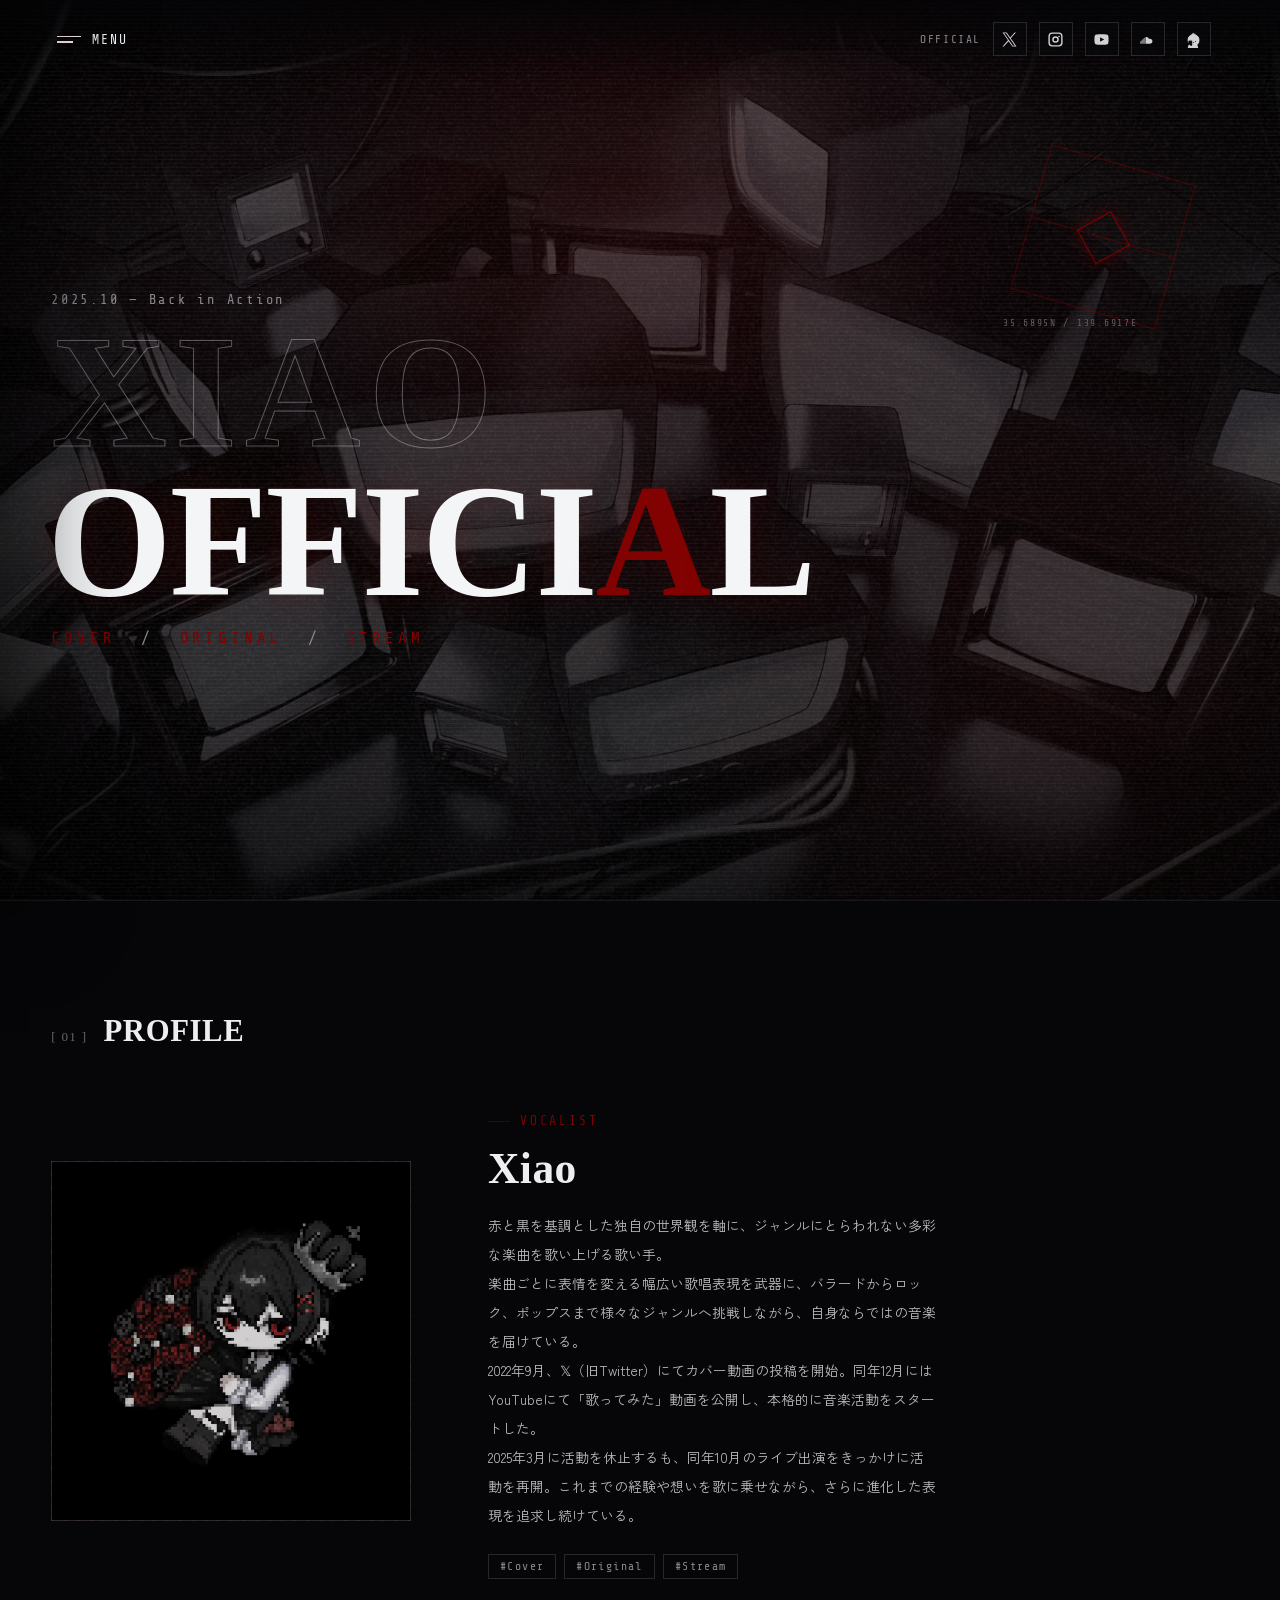
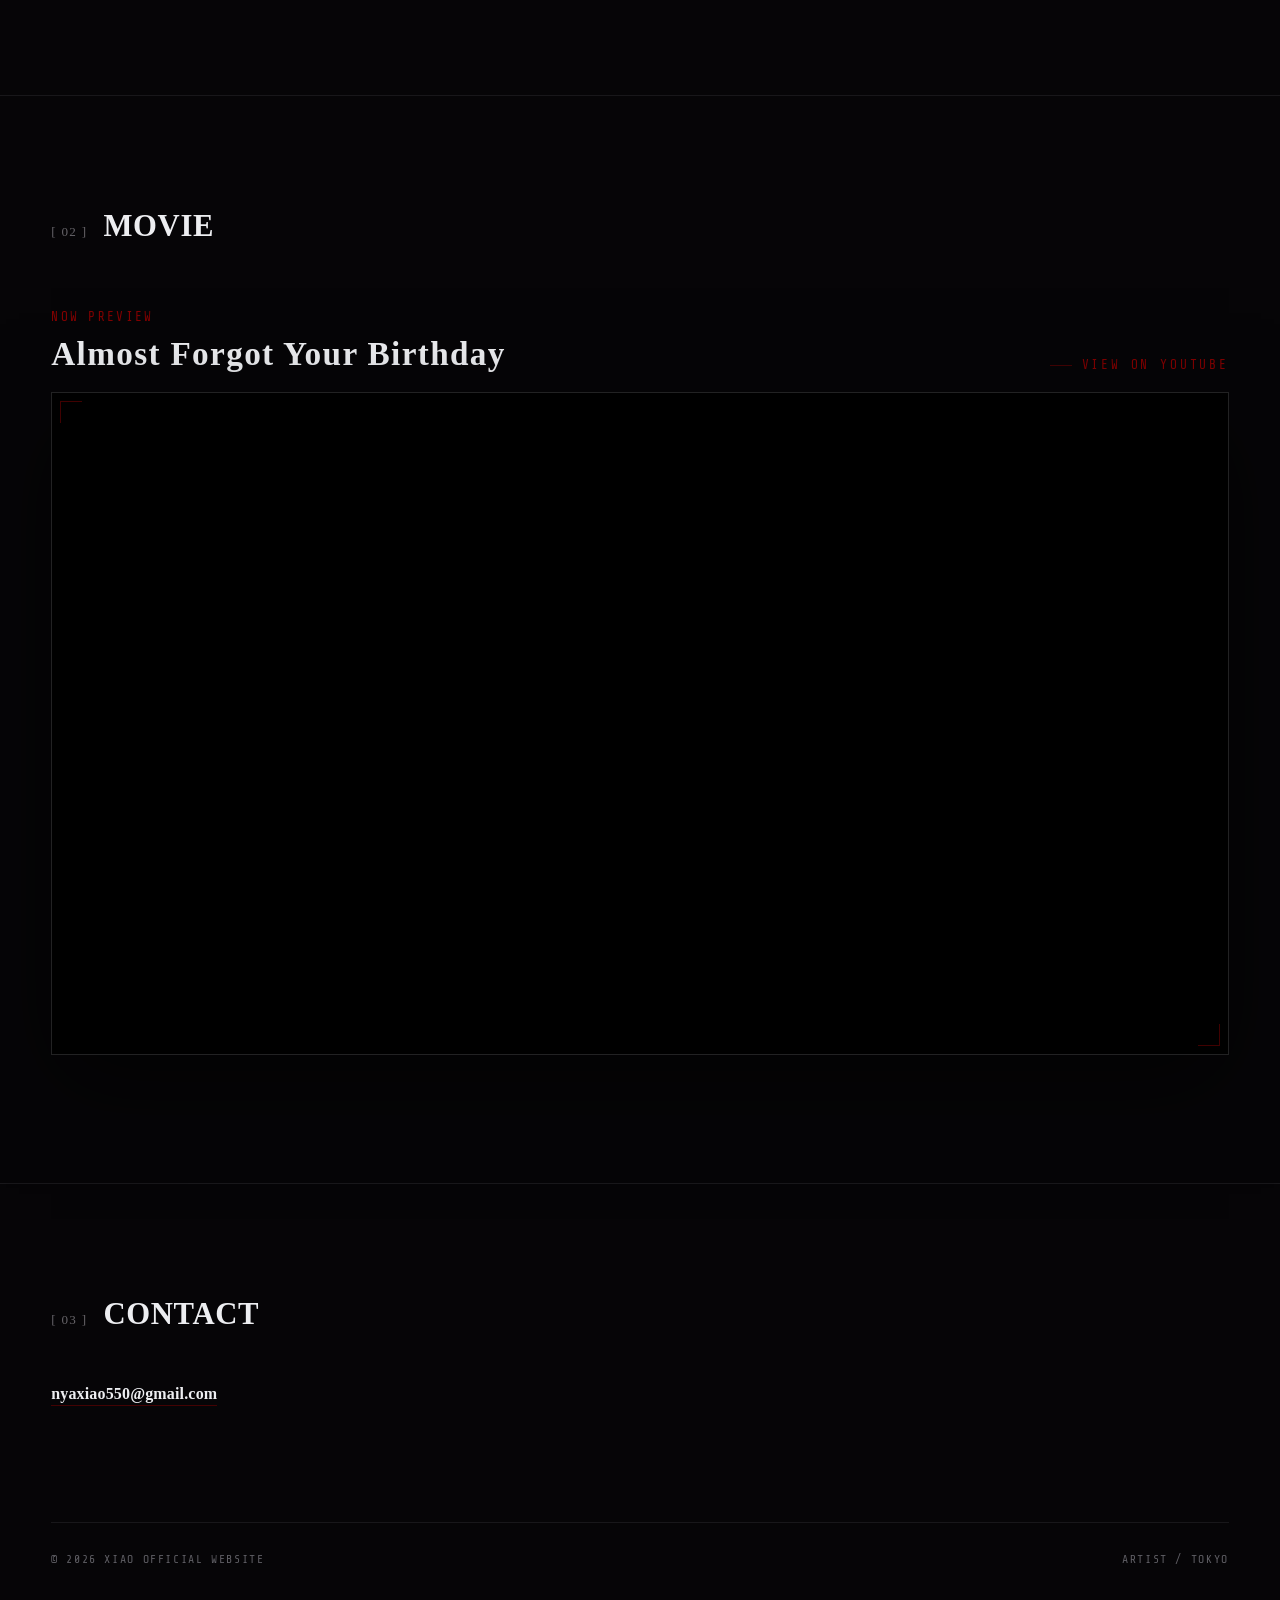
==== commit 2bf741c1: "Add files via upload" ====
--- a/index.html
+++ b/index.html
@@ -3,7 +3,19 @@
   <head>
     <meta charset="UTF-8" />
     <meta name="viewport" content="width=device-width, initial-scale=1.0" />
-    <title>XIAOLP — Official</title>
+    <title>Xiao</title>
+    <meta name="description" content="Xiao | Official Web Site" />
+    <meta property="og:type" content="website" />
+    <meta property="og:site_name" content="Xiao Official" />
+    <meta property="og:title" content="Xiao" />
+    <meta property="og:description" content="Xiao | Official Web Site" />
+    <meta property="og:image" content="assets/og-banner.jpg" />
+    <meta name="twitter:card" content="summary_large_image" />
+    <meta name="twitter:title" content="Xiao" />
+    <meta name="twitter:description" content="Xiao | Official Web Site" />
+    <meta name="twitter:image" content="assets/og-banner.jpg" />
+    <link rel="icon" href="assets/profile.jpg" />
+    <link rel="apple-touch-icon" href="assets/profile.jpg" />
     <link rel="preconnect" href="https://fonts.googleapis.com" />
     <link rel="preconnect" href="https://fonts.gstatic.com" crossorigin />
     <link
--- a/styles.css
+++ b/styles.css
@@ -419,7 +419,7 @@
   line-height: 1.12;
   letter-spacing: 0.01em;
 }
-.profile__body { margin: 0; max-width: 56ch; color: var(--muted); line-height: 2.1; font-size: clamp(0.70rem, 1.08vw, 1.12rem); }
+.profile__body { margin: 0; max-width: 56ch; color: rgba(237, 238, 241, 0.78); font-family: "fot-cezanne-pron", var(--font-body); font-feature-settings: "palt"; line-height: 2.1; font-size: clamp(0.70rem, 1.08vw, 1.12rem); }
 .profile__tags { display: flex; flex-wrap: wrap; gap: 8px; margin-top: 24px; }
 .profile__tags span {
   font-family: var(--font-mono);
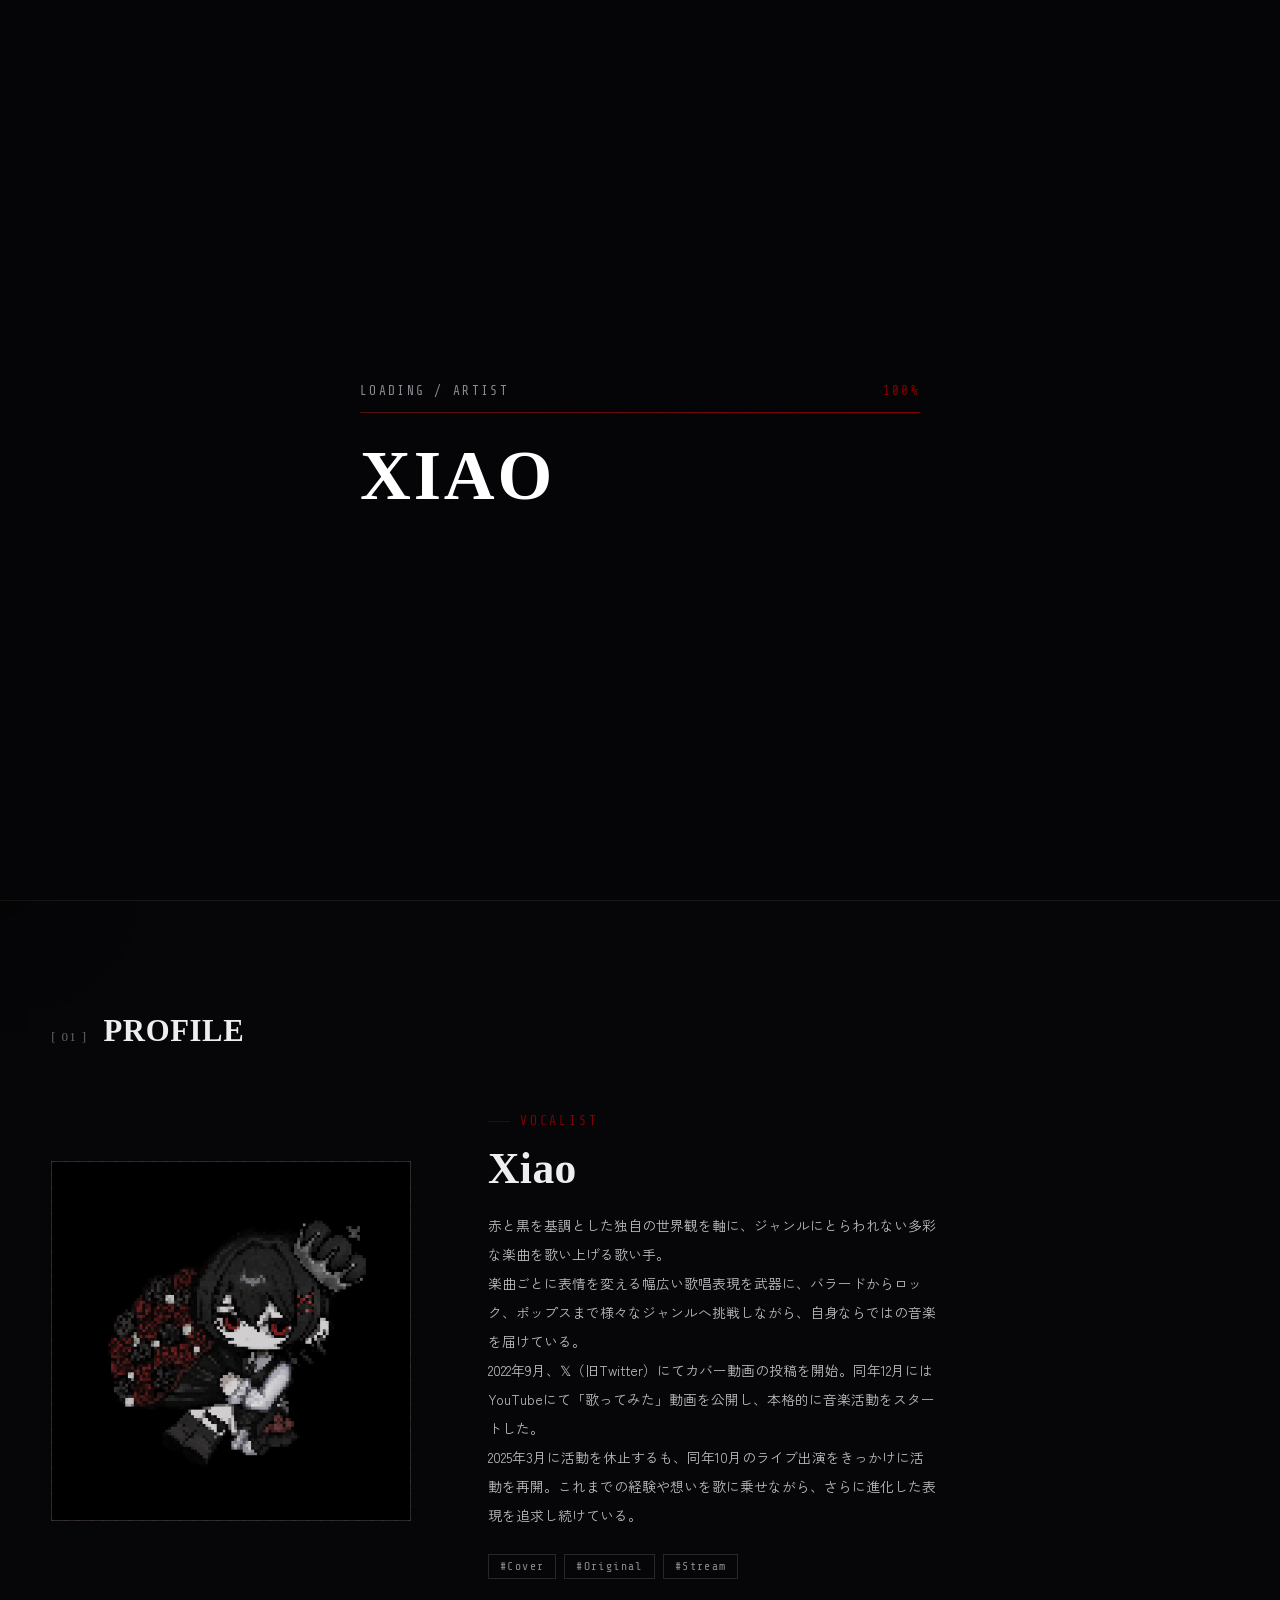
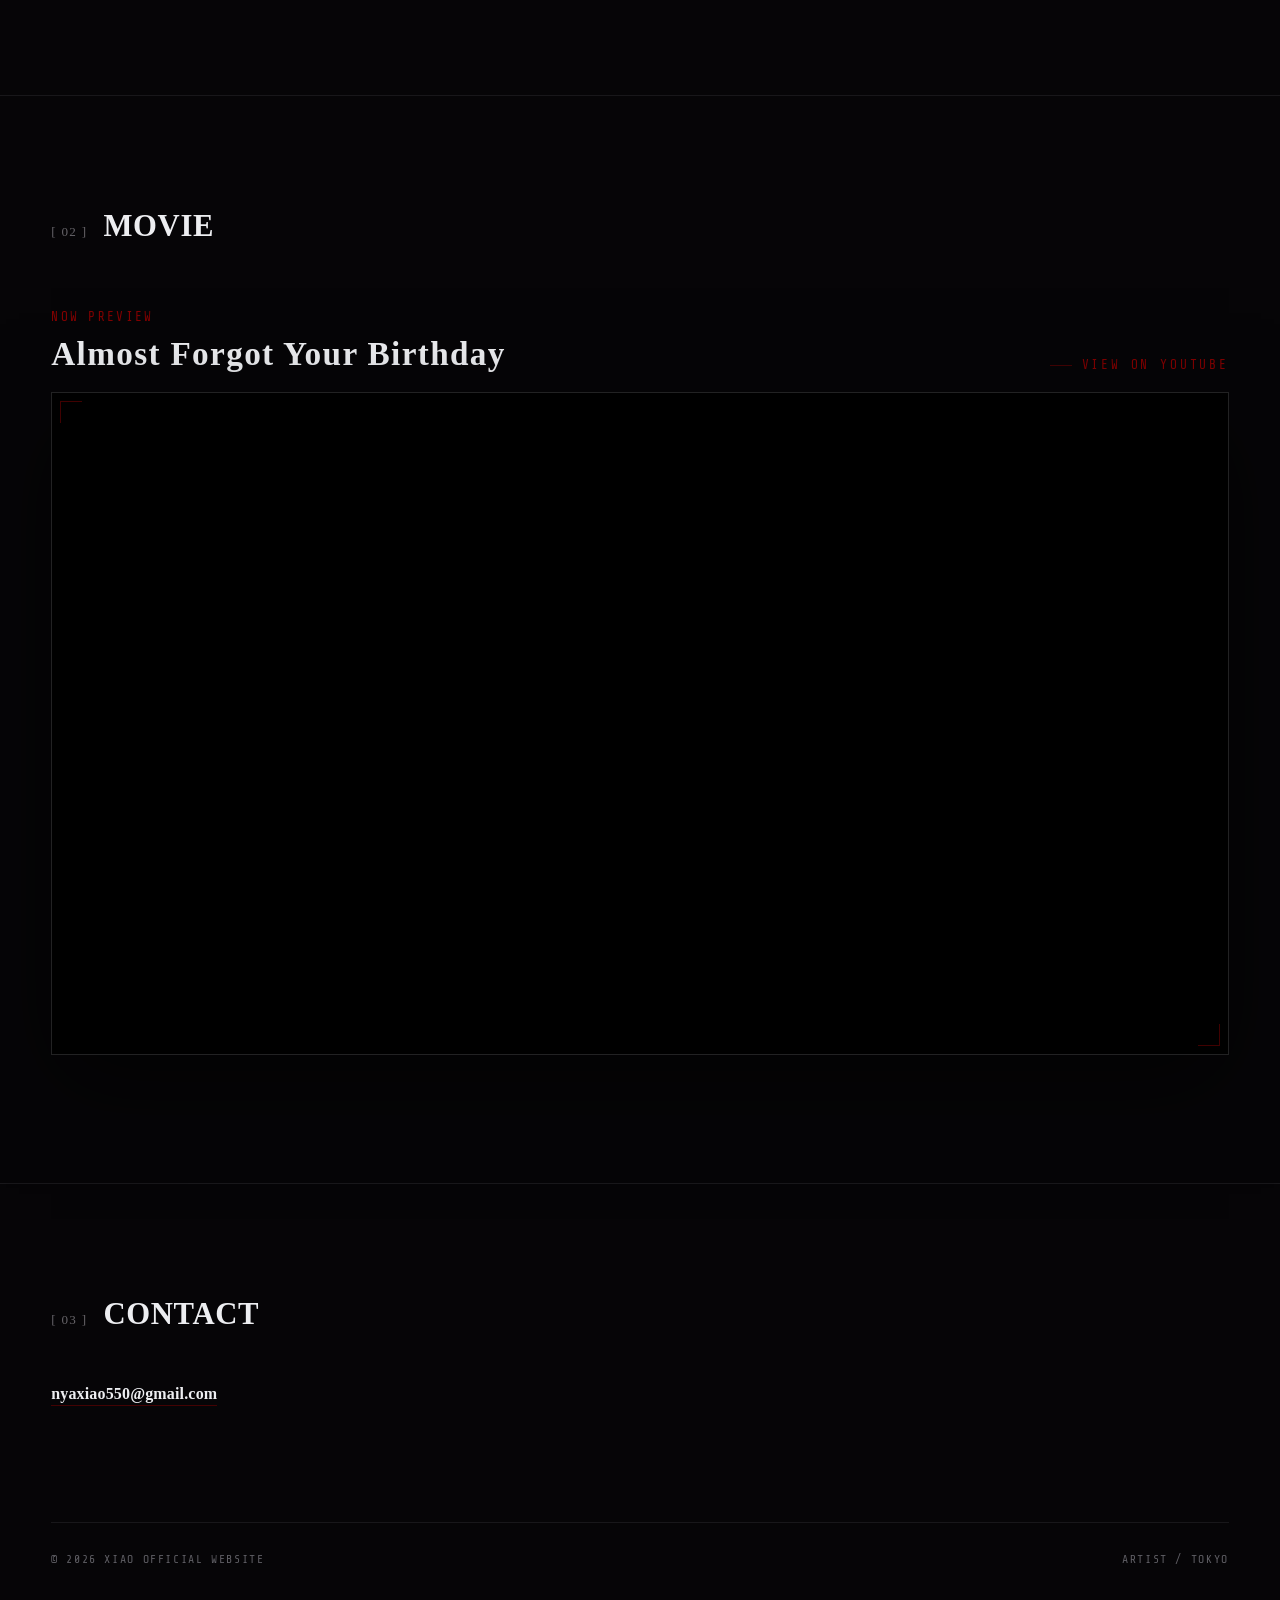
==== commit 84f8a782: "Add files via upload" ====
--- a/index.html
+++ b/index.html
@@ -9,11 +9,12 @@
     <meta property="og:site_name" content="Xiao Official" />
     <meta property="og:title" content="Xiao" />
     <meta property="og:description" content="Xiao | Official Web Site" />
-    <meta property="og:image" content="assets/og-banner.jpg" />
+    <meta property="og:url" content="https://xiao-official.com/" />
+    <meta property="og:image" content="https://xiao-official.com/images/XiaoOGP.png" />
     <meta name="twitter:card" content="summary_large_image" />
     <meta name="twitter:title" content="Xiao" />
     <meta name="twitter:description" content="Xiao | Official Web Site" />
-    <meta name="twitter:image" content="assets/og-banner.jpg" />
+    <meta name="twitter:image" content="https://xiao-official.com/images/XiaoOGP.png" />
     <link rel="icon" href="assets/profile.jpg" />
     <link rel="apple-touch-icon" href="assets/profile.jpg" />
     <link rel="preconnect" href="https://fonts.googleapis.com" />
@@ -103,7 +104,7 @@
           <span class="mark__core"></span>
           <span class="mark__txt">35.6895N / 139.6917E</span>
         </div>
-        <p class="hero__date">2025.10 — Back in Action</p>
+        <p class="hero__date">2025.04 — Back in Action</p>
         <h1 class="hero__title" id="page-title">
           <span class="ln ln--ghost">XIAO</span>
           <span class="ln ln--solid" style="line-height: 0.9; font-family: var(--font-heading); letter-spacing: -1.9px">OFFICI<span class="hero__accent">A</span>L</span>
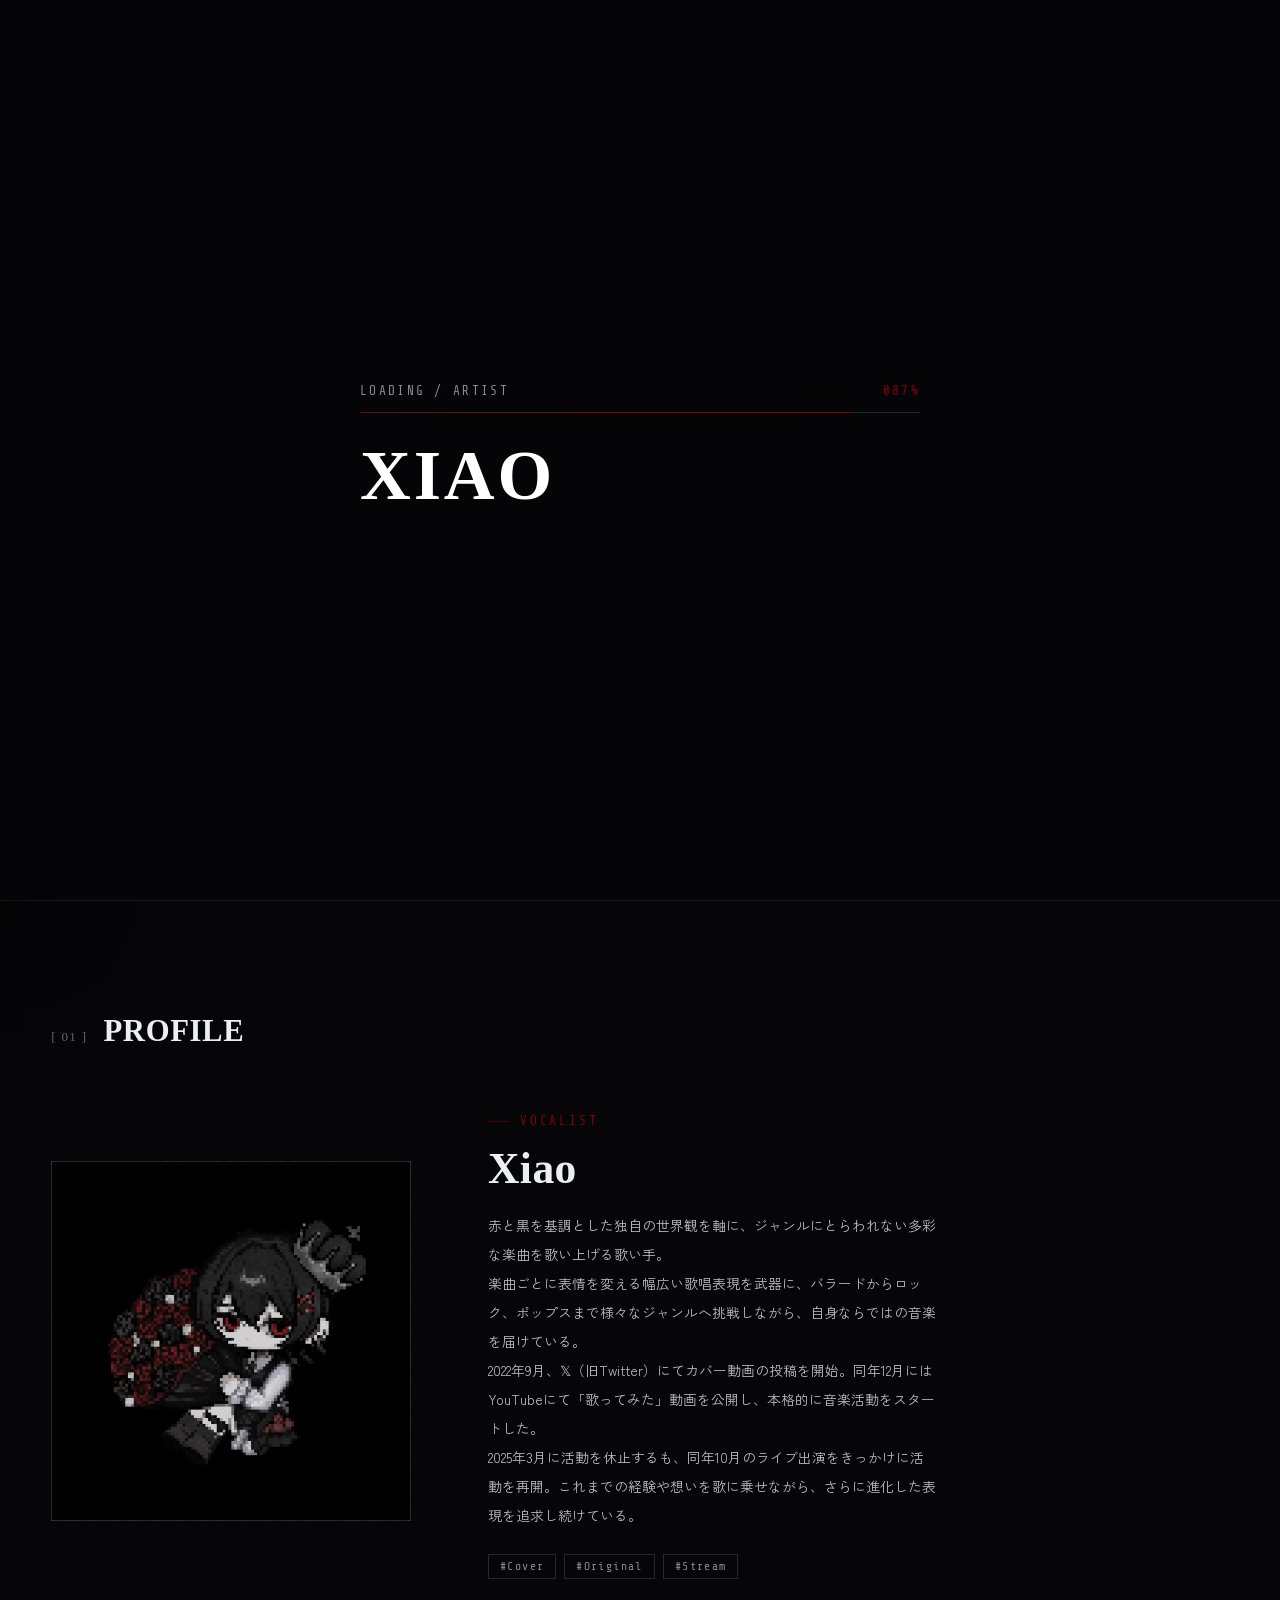
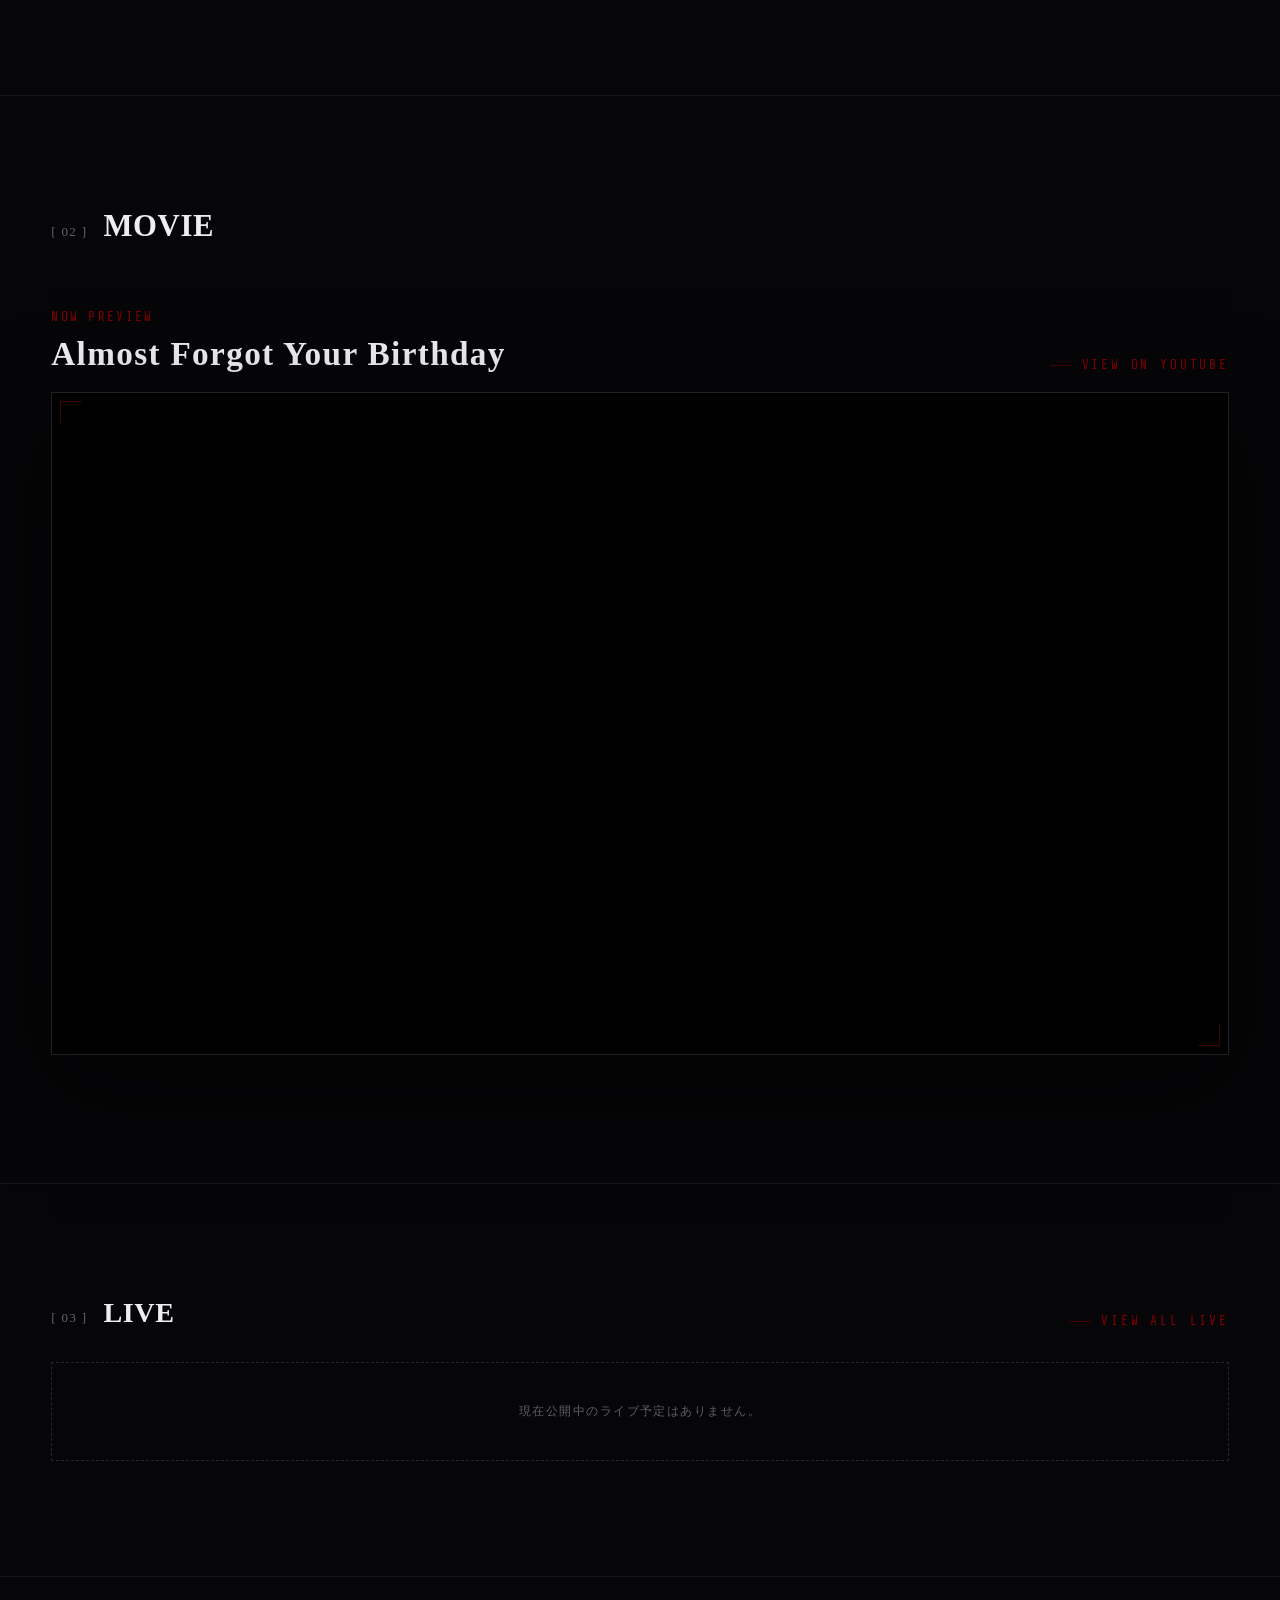
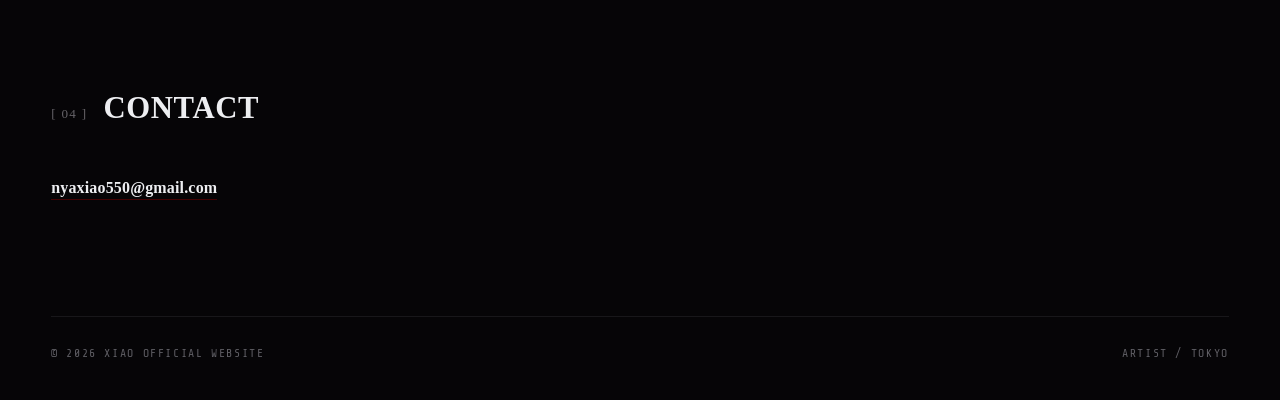
==== commit 0576f621: "feat: Live / Movie / Profile / Contact ページを追加し、ライブ情報をスプレッドシート連携にする - 下層4ページを新設（既存トップの世界観・デザイントークンをその" ====
--- a/index.html
+++ b/index.html
@@ -24,6 +24,7 @@
       rel="stylesheet"
     />
     <link rel="stylesheet" href="styles.css" />
+    <link rel="stylesheet" href="pages.css" />
   </head>
   <body>
     <!-- background photo + ambient texture -->
@@ -80,9 +81,10 @@
       </div>
       <nav class="sidebar__nav">
         <a href="#top" data-nav><span class="sidebar__idx">00</span>Home</a>
-        <a href="#profile-h" data-nav><span class="sidebar__idx">01</span>Profile</a>
-        <a href="#movie-h" data-nav><span class="sidebar__idx">02</span>Movie</a>
-        <a href="#contact-h" data-nav><span class="sidebar__idx">03</span>Contact</a>
+        <a href="profile.html" data-nav><span class="sidebar__idx">01</span>Profile</a>
+        <a href="movie.html" data-nav><span class="sidebar__idx">02</span>Movie</a>
+        <a href="live.html" data-nav><span class="sidebar__idx">03</span>Live</a>
+        <a href="contact.html" data-nav><span class="sidebar__idx">04</span>Contact</a>
       </nav>
       <div class="sidebar__foot">
         <span class="sidebar__label">Official Account</span>
@@ -166,11 +168,27 @@
         </div>
       </section>
 
+      <!-- live -->
+      <section class="section section--line" aria-labelledby="live-h">
+        <div class="wrap">
+          <div class="list-head">
+            <div class="sec-head" style="margin: 0">
+              <span class="idx">[ 03 ]</span>
+              <h2 id="live-h">Live</h2>
+            </div>
+            <a class="kicker" href="live.html" style="margin: 0">View All Live</a>
+          </div>
+          <ul class="live-list" data-live-list="upcoming" data-live-limit="2" aria-label="出演予定のライブ">
+            <li><div class="live-empty">Loading…</div></li>
+          </ul>
+        </div>
+      </section>
+
       <!-- contact -->
       <section class="section section--line" aria-labelledby="contact-h">
         <div class="wrap">
           <div class="sec-head">
-            <span class="idx">[ 03 ]</span>
+            <span class="idx">[ 04 ]</span>
             <h2 id="contact-h">Contact</h2>
           </div>
           <div class="contact">
@@ -186,6 +204,7 @@
     </main>
 
     <script src="script.js"></script>
+    <script src="live.js"></script>
   </body>
 </html>
 
--- a/pages.css
+++ b/pages.css
@@ -0,0 +1,412 @@
+/* =========================================================
+   XIAO — sub pages (Live / Movie)
+   styles.css のトークン・質感をそのまま使う追加レイヤー
+   ========================================================= */
+
+/* ---------- page hero (下層ページ共通) ---------- */
+.page-hero {
+  position: relative;
+  padding: clamp(128px, 18vh, 210px) 0 clamp(40px, 6vw, 72px);
+}
+.page-hero__eyebrow {
+  margin: 0 0 14px;
+  font-family: var(--font-mono);
+  font-size: clamp(0.78rem, 0.95vw, 0.94rem);
+  letter-spacing: 0.22em;
+  text-transform: uppercase;
+  color: var(--blue);
+  display: inline-flex;
+  align-items: center;
+  gap: 10px;
+}
+.page-hero__eyebrow::before {
+  content: "";
+  width: 22px;
+  height: 1px;
+  background: var(--blue-dim);
+}
+.page-hero__title {
+  margin: 0;
+  font-family: var(--font-heading);
+  font-weight: 800;
+  font-size: clamp(2.8rem, 10vw, 8rem);
+  line-height: 0.84;
+  letter-spacing: -0.01em;
+  text-transform: uppercase;
+  color: #f4f5f7;
+  text-shadow: 0 0 38px rgba(130, 1, 1, 0.22);
+}
+.page-hero__title .ghost {
+  display: block;
+  -webkit-text-stroke: 1px rgba(237, 238, 241, 0.28);
+  color: transparent;
+  text-shadow: none;
+  font-size: 0.34em;
+  letter-spacing: 0.06em;
+  margin-bottom: 0.5em;
+}
+.page-hero__sub {
+  margin: 20px 0 0;
+  font-family: var(--font-mono);
+  font-size: clamp(0.8rem, 1.1vw, 1rem);
+  letter-spacing: 0.22em;
+  text-transform: uppercase;
+  color: var(--muted);
+}
+
+/* パンくず / 戻り導線 */
+.crumbs {
+  display: flex;
+  align-items: center;
+  gap: 10px;
+  margin-bottom: 22px;
+  font-family: var(--font-mono);
+  font-size: clamp(0.72rem, 0.84vw, 0.86rem);
+  letter-spacing: 0.16em;
+  text-transform: uppercase;
+  color: var(--muted-dim);
+}
+.crumbs a { color: var(--muted); transition: color 0.25s var(--ease); }
+.crumbs a:hover { color: var(--blue); }
+
+/* ---------- セクション見出し（下層版） ---------- */
+.list-head {
+  display: flex;
+  align-items: baseline;
+  justify-content: space-between;
+  gap: 16px;
+  flex-wrap: wrap;
+  margin-bottom: clamp(20px, 3vw, 34px);
+}
+.list-head h2 {
+  margin: 0;
+  font-family: var(--font-heading);
+  font-weight: 700;
+  font-size: clamp(22px, 2.2vw, 30px);
+  letter-spacing: 0.02em;
+  text-transform: uppercase;
+  line-height: 1;
+}
+.list-head .count {
+  font-family: var(--font-mono);
+  font-size: clamp(0.72rem, 0.84vw, 0.86rem);
+  letter-spacing: 0.16em;
+  color: var(--muted-dim);
+}
+
+/* ---------- Live list ---------- */
+.live-list { list-style: none; margin: 0; padding: 0; display: grid; gap: 12px; }
+
+.live-item {
+  position: relative;
+  border: 1px solid var(--line);
+  background: var(--panel);
+  transition: border-color 0.25s var(--ease), transform 0.25s var(--ease);
+}
+.live-item::before {
+  content: "";
+  position: absolute;
+  inset: 0 auto 0 0;
+  width: 2px;
+  background: linear-gradient(180deg, transparent, var(--blue), transparent);
+  opacity: 0.55;
+}
+.live-item:hover { border-color: var(--blue); transform: translateY(-2px); }
+.live-item.is-past { opacity: 0.78; }
+.live-item.is-past::before { background: var(--line); opacity: 1; }
+.live-item.is-past:hover { opacity: 0.85; }
+
+.live-item__body {
+  display: grid;
+  grid-template-columns: minmax(0, 168px) minmax(0, 1fr) auto;
+  gap: clamp(16px, 3vw, 34px);
+  align-items: center;
+  padding: clamp(18px, 2.4vw, 26px) clamp(18px, 2.6vw, 30px);
+}
+
+.live-date {
+  display: grid;
+  gap: 6px;
+  font-family: var(--font-mono);
+}
+.live-date__ymd {
+  font-family: var(--font-orbitron);
+  font-weight: 700;
+  font-size: clamp(1.05rem, 1.6vw, 1.42rem);
+  letter-spacing: 0.06em;
+  line-height: 1;
+  color: #f4f5f7;
+}
+.live-date__meta {
+  display: inline-flex;
+  align-items: center;
+  gap: 8px;
+  font-size: clamp(0.68rem, 0.78vw, 0.8rem);
+  letter-spacing: 0.18em;
+  text-transform: uppercase;
+  color: var(--muted-dim);
+}
+.live-date__meta .dot { width: 3px; height: 3px; background: var(--blue-dim); }
+
+.live-title {
+  margin: 0 0 8px;
+  font-family: var(--font-heading);
+  font-weight: 700;
+  font-size: clamp(1.02rem, 1.8vw, 1.5rem);
+  line-height: 1.25;
+  letter-spacing: 0.01em;
+}
+.live-meta {
+  margin: 0;
+  font-family: var(--font-body);
+  font-size: clamp(0.78rem, 1vw, 0.92rem);
+  line-height: 1.9;
+  color: rgba(237, 238, 241, 0.72);
+}
+.live-note {
+  margin: 8px 0 0;
+  font-family: var(--font-mono);
+  font-size: clamp(0.7rem, 0.8vw, 0.8rem);
+  letter-spacing: 0.12em;
+  color: var(--muted-dim);
+}
+
+.live-actions { display: flex; flex-direction: column; gap: 8px; align-items: stretch; }
+.live-btn {
+  display: inline-flex;
+  align-items: center;
+  justify-content: center;
+  gap: 8px;
+  min-width: 116px;
+  padding: 10px 16px;
+  border: 1px solid var(--line);
+  background: rgba(9, 9, 12, 0.5);
+  font-family: var(--font-mono);
+  font-size: clamp(0.72rem, 0.84vw, 0.84rem);
+  letter-spacing: 0.16em;
+  text-transform: uppercase;
+  color: var(--muted);
+  transition: border-color 0.25s var(--ease), color 0.25s var(--ease), background 0.25s var(--ease);
+}
+.live-btn:hover { border-color: var(--blue); color: #fff; background: rgba(130, 1, 1, 0.12); }
+.live-btn--primary { border-color: var(--blue-dim); color: #f4f5f7; }
+
+/* 告知ツイート埋め込み（Sheetsの告知ツイートURLから生成） */
+.live-embed {
+  display: grid;
+  grid-template-columns: minmax(0, 210px) minmax(0, 1fr);
+  gap: clamp(14px, 2vw, 22px);
+  align-items: start;
+  margin: 0 clamp(18px, 2.6vw, 30px) clamp(18px, 2.4vw, 26px);
+  padding: 16px;
+  border: 1px solid var(--line-soft);
+  background: rgba(6, 5, 7, 0.5);
+}
+.live-embed__img {
+  width: 100%;
+  aspect-ratio: 4/3;
+  object-fit: cover;
+  border: 1px solid var(--line-soft);
+  filter: saturate(0.85) contrast(1.05);
+}
+.live-embed__text {
+  margin: 0;
+  font-size: clamp(0.76rem, 0.92vw, 0.88rem);
+  line-height: 1.95;
+  color: rgba(237, 238, 241, 0.7);
+  white-space: pre-wrap;
+}
+.live-embed__link {
+  display: inline-block;
+  margin-top: 12px;
+  font-family: var(--font-mono);
+  font-size: clamp(0.7rem, 0.8vw, 0.8rem);
+  letter-spacing: 0.16em;
+  text-transform: uppercase;
+  color: var(--blue);
+  border-bottom: 1px solid var(--blue-dim);
+  padding-bottom: 2px;
+}
+
+/* 空状態 */
+.live-empty {
+  padding: clamp(26px, 4vw, 40px);
+  border: 1px dashed var(--line);
+  font-family: var(--font-mono);
+  font-size: clamp(0.76rem, 0.9vw, 0.88rem);
+  letter-spacing: 0.12em;
+  color: var(--muted-dim);
+  text-align: center;
+}
+
+/* データソース表示（Sheets連携の状態確認用） */
+.data-source {
+  margin-top: 18px;
+  font-family: var(--font-mono);
+  font-size: clamp(0.66rem, 0.76vw, 0.76rem);
+  letter-spacing: 0.18em;
+  text-transform: uppercase;
+  color: var(--muted-dim);
+}
+.data-source b { color: var(--blue); font-weight: 400; }
+
+/* ---------- Movie page ---------- */
+.movie-hero-frame { margin-top: 6px; }
+
+.movie-grid {
+  display: grid;
+  grid-template-columns: repeat(auto-fill, minmax(230px, 1fr));
+  gap: clamp(10px, 1.6vw, 18px);
+}
+.movie-card {
+  display: grid;
+  grid-template-rows: auto auto;
+  border: 1px solid var(--line);
+  background: rgba(9, 9, 12, 0.5);
+  color: var(--text);
+  text-align: left;
+  transition: border-color 0.25s var(--ease), transform 0.25s var(--ease);
+}
+.movie-card:hover { transform: translateY(-3px); border-color: var(--blue); }
+.movie-card.is-active { border-color: var(--blue); box-shadow: inset 0 0 0 1px rgba(130, 1, 1, 0.4); }
+.movie-card__img {
+  position: relative;
+  display: block;
+  width: 100%;
+  aspect-ratio: 16/9;
+  background: var(--thumb) center / cover, var(--bg-soft);
+  filter: saturate(0.78) contrast(1.06);
+}
+.movie-card__img::after {
+  content: "";
+  position: absolute;
+  inset: 0;
+  background: linear-gradient(180deg, transparent 55%, rgba(9, 9, 12, 0.55));
+}
+.movie-card__no {
+  position: absolute;
+  top: 8px;
+  left: 10px;
+  z-index: 1;
+  font-family: var(--font-mono);
+  font-size: clamp(0.66rem, 0.76vw, 0.76rem);
+  letter-spacing: 0.14em;
+  color: rgba(237, 238, 241, 0.7);
+}
+.movie-card__cap {
+  display: flex;
+  align-items: center;
+  gap: 8px;
+  min-height: 52px;
+  padding: 10px 12px;
+  border-top: 1px solid rgba(238, 240, 244, 0.05);
+  font-family: var(--font-display);
+  font-size: clamp(0.78rem, 0.92vw, 0.92rem);
+  line-height: 1.4;
+}
+.movie-card__cap::before { content: "▷"; color: var(--blue); flex: 0 0 auto; font-size: 0.8em; }
+.movie-card__title {
+  display: -webkit-box;
+  -webkit-line-clamp: 2;
+  -webkit-box-orient: vertical;
+  overflow: hidden;
+}
+
+/* ---------- Profile page ---------- */
+.profile-page { align-items: start; }
+
+.spec-list {
+  display: grid;
+  grid-template-columns: minmax(0, 128px) minmax(0, 1fr);
+  gap: 0;
+  margin: 30px 0 0;
+  border-top: 1px solid var(--line-soft);
+}
+.spec-list dt,
+.spec-list dd {
+  margin: 0;
+  padding: 13px 0;
+  border-bottom: 1px solid var(--line-soft);
+}
+.spec-list dt {
+  font-family: var(--font-mono);
+  font-size: clamp(0.7rem, 0.82vw, 0.82rem);
+  letter-spacing: 0.18em;
+  text-transform: uppercase;
+  color: var(--muted-dim);
+}
+.spec-list dd {
+  font-size: clamp(0.8rem, 1vw, 0.94rem);
+  line-height: 1.8;
+  color: rgba(237, 238, 241, 0.82);
+}
+
+/* ---------- Contact page ---------- */
+.contact-lead {
+  margin: 0 0 30px;
+  max-width: 56ch;
+  font-size: clamp(0.8rem, 1.02vw, 0.98rem);
+  line-height: 2.1;
+  color: rgba(237, 238, 241, 0.74);
+}
+.contact-mail-box {
+  display: inline-flex;
+  flex-direction: column;
+  gap: 10px;
+  padding: clamp(20px, 3vw, 30px) clamp(22px, 3.4vw, 38px);
+  border: 1px solid var(--line);
+  background: var(--panel);
+}
+.contact-mail-box .label {
+  font-family: var(--font-mono);
+  font-size: clamp(0.7rem, 0.82vw, 0.82rem);
+  letter-spacing: 0.2em;
+  text-transform: uppercase;
+  color: var(--blue);
+}
+.contact-note {
+  margin: 26px 0 0;
+  font-family: var(--font-mono);
+  font-size: clamp(0.7rem, 0.82vw, 0.82rem);
+  letter-spacing: 0.1em;
+  line-height: 2;
+  color: var(--muted-dim);
+}
+
+/* ---------- 下部の戻り導線 ---------- */
+.page-back { display: flex; justify-content: center; padding-top: clamp(34px, 5vw, 60px); }
+.page-back a {
+  display: inline-flex;
+  align-items: center;
+  gap: 12px;
+  padding: 13px 26px;
+  border: 1px solid var(--line);
+  font-family: var(--font-mono);
+  font-size: clamp(0.76rem, 0.9vw, 0.9rem);
+  letter-spacing: 0.2em;
+  text-transform: uppercase;
+  color: var(--muted);
+  transition: border-color 0.25s var(--ease), color 0.25s var(--ease);
+}
+.page-back a:hover { border-color: var(--blue); color: #fff; }
+
+/* ---------- responsive ---------- */
+@media (max-width: 760px) {
+  .page-hero { padding: 112px 0 40px; }
+
+  .live-item__body {
+    grid-template-columns: 1fr;
+    gap: 14px;
+    padding: 18px;
+  }
+  .live-actions { flex-direction: row; flex-wrap: wrap; }
+  .live-btn { flex: 1 1 auto; min-width: 0; }
+
+  .live-embed { grid-template-columns: 1fr; margin-inline: 18px; margin-bottom: 18px; }
+
+  .spec-list { grid-template-columns: minmax(0, 92px) minmax(0, 1fr); }
+  .contact-mail-box { display: flex; width: 100%; }
+
+  .movie-grid { grid-template-columns: repeat(2, minmax(0, 1fr)); gap: 6px; }
+  .movie-card__cap { min-height: 48px; padding: 9px 10px; font-size: clamp(0.72rem, 0.84vw, 0.84rem); }
+}
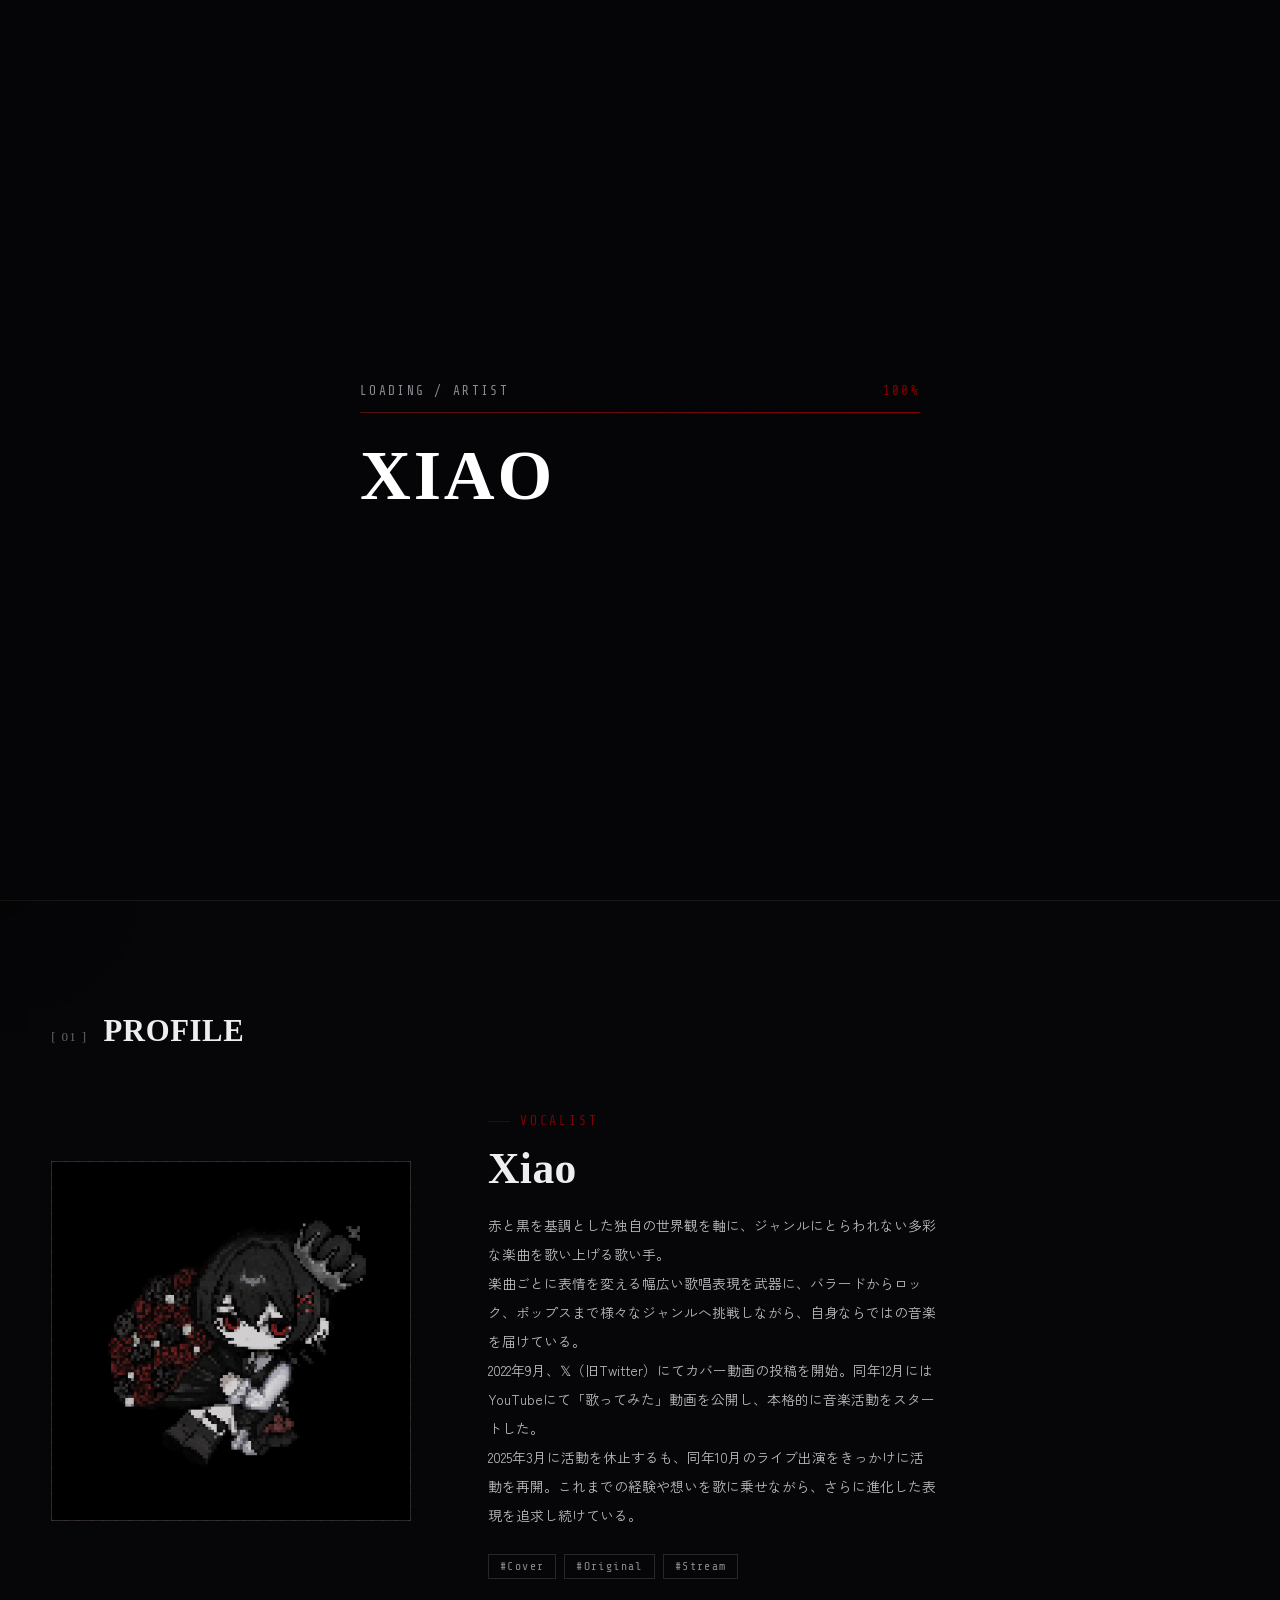
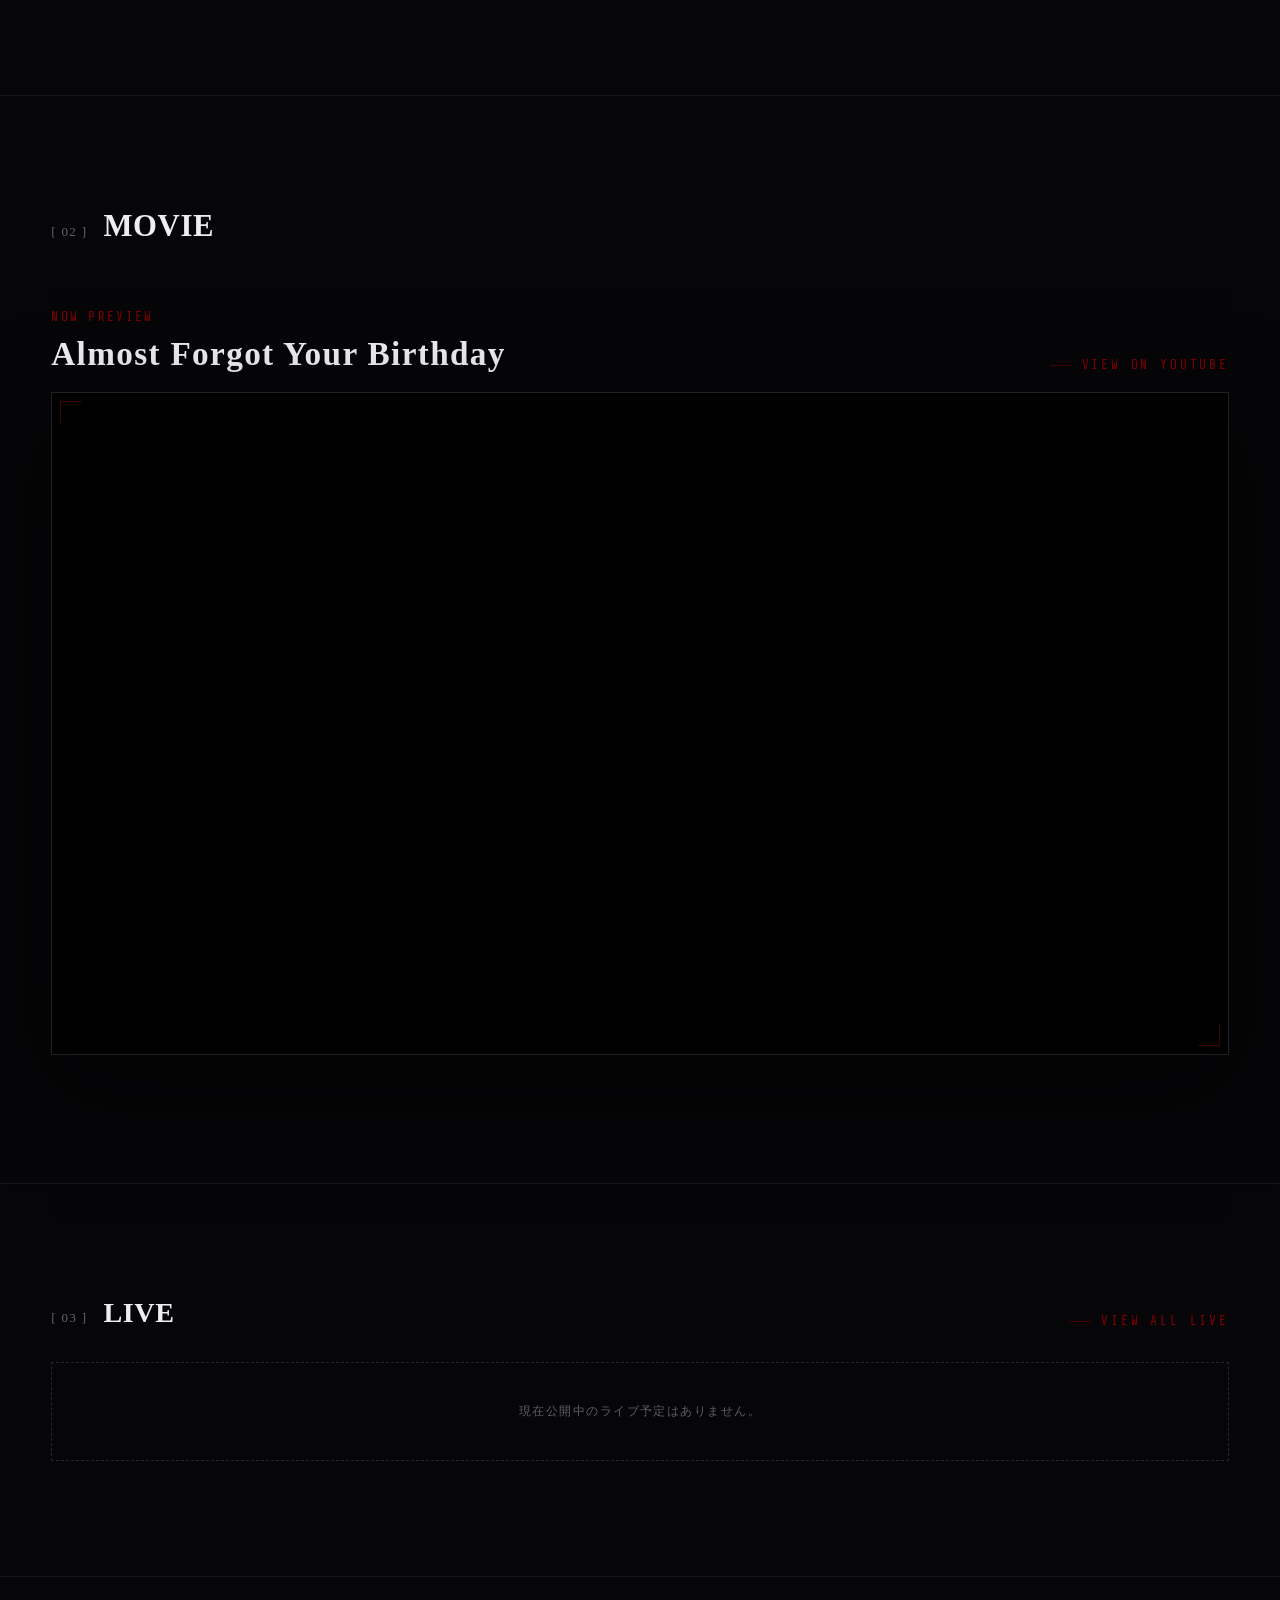
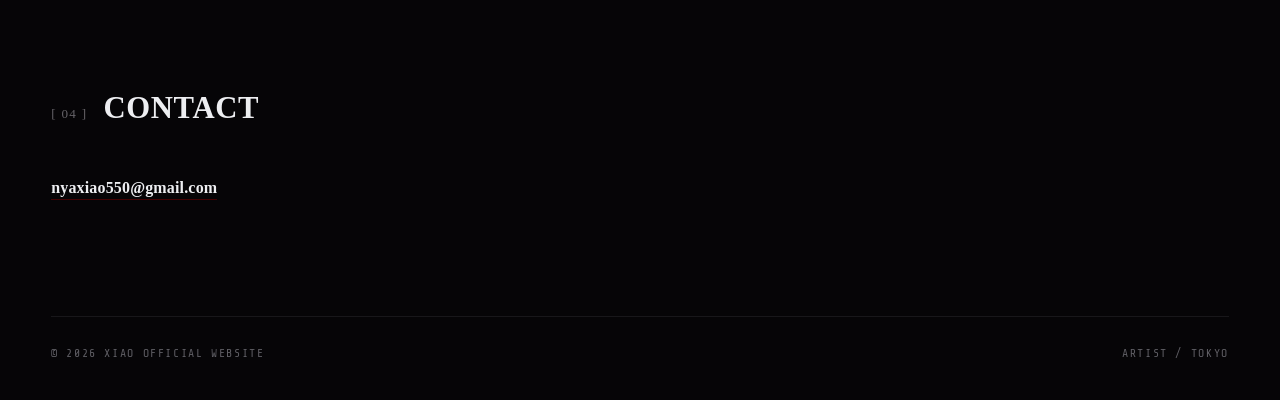
==== commit a6c15ff8: "feat: 告知ツイートのフライヤー画像と本文を自動取得して表示する - 同期スクリプトと /api/live で fxtwitter から画像・本文を取得し tweetEmbed として保存 - 取" ====
--- a/index.html
+++ b/index.html
@@ -178,7 +178,7 @@
             </div>
             <a class="kicker" href="live.html" style="margin: 0">View All Live</a>
           </div>
-          <ul class="live-list" data-live-list="upcoming" data-live-limit="2" aria-label="出演予定のライブ">
+          <ul class="live-list" data-live-list="upcoming" data-live-limit="2" data-live-embed="off" aria-label="出演予定のライブ">
             <li><div class="live-empty">Loading…</div></li>
           </ul>
         </div>
--- a/pages.css
+++ b/pages.css
@@ -194,7 +194,7 @@
 /* 告知ツイート埋め込み（Sheetsの告知ツイートURLから生成） */
 .live-embed {
   display: grid;
-  grid-template-columns: minmax(0, 210px) minmax(0, 1fr);
+  grid-template-columns: minmax(0, 260px) minmax(0, 1fr);
   gap: clamp(14px, 2vw, 22px);
   align-items: start;
   margin: 0 clamp(18px, 2.6vw, 30px) clamp(18px, 2.4vw, 26px);
@@ -202,10 +202,10 @@
   border: 1px solid var(--line-soft);
   background: rgba(6, 5, 7, 0.5);
 }
+/* フライヤーは縦横比がまちまちなので切り抜かずに全体を見せる */
 .live-embed__img {
   width: 100%;
-  aspect-ratio: 4/3;
-  object-fit: cover;
+  height: auto;
   border: 1px solid var(--line-soft);
   filter: saturate(0.85) contrast(1.05);
 }
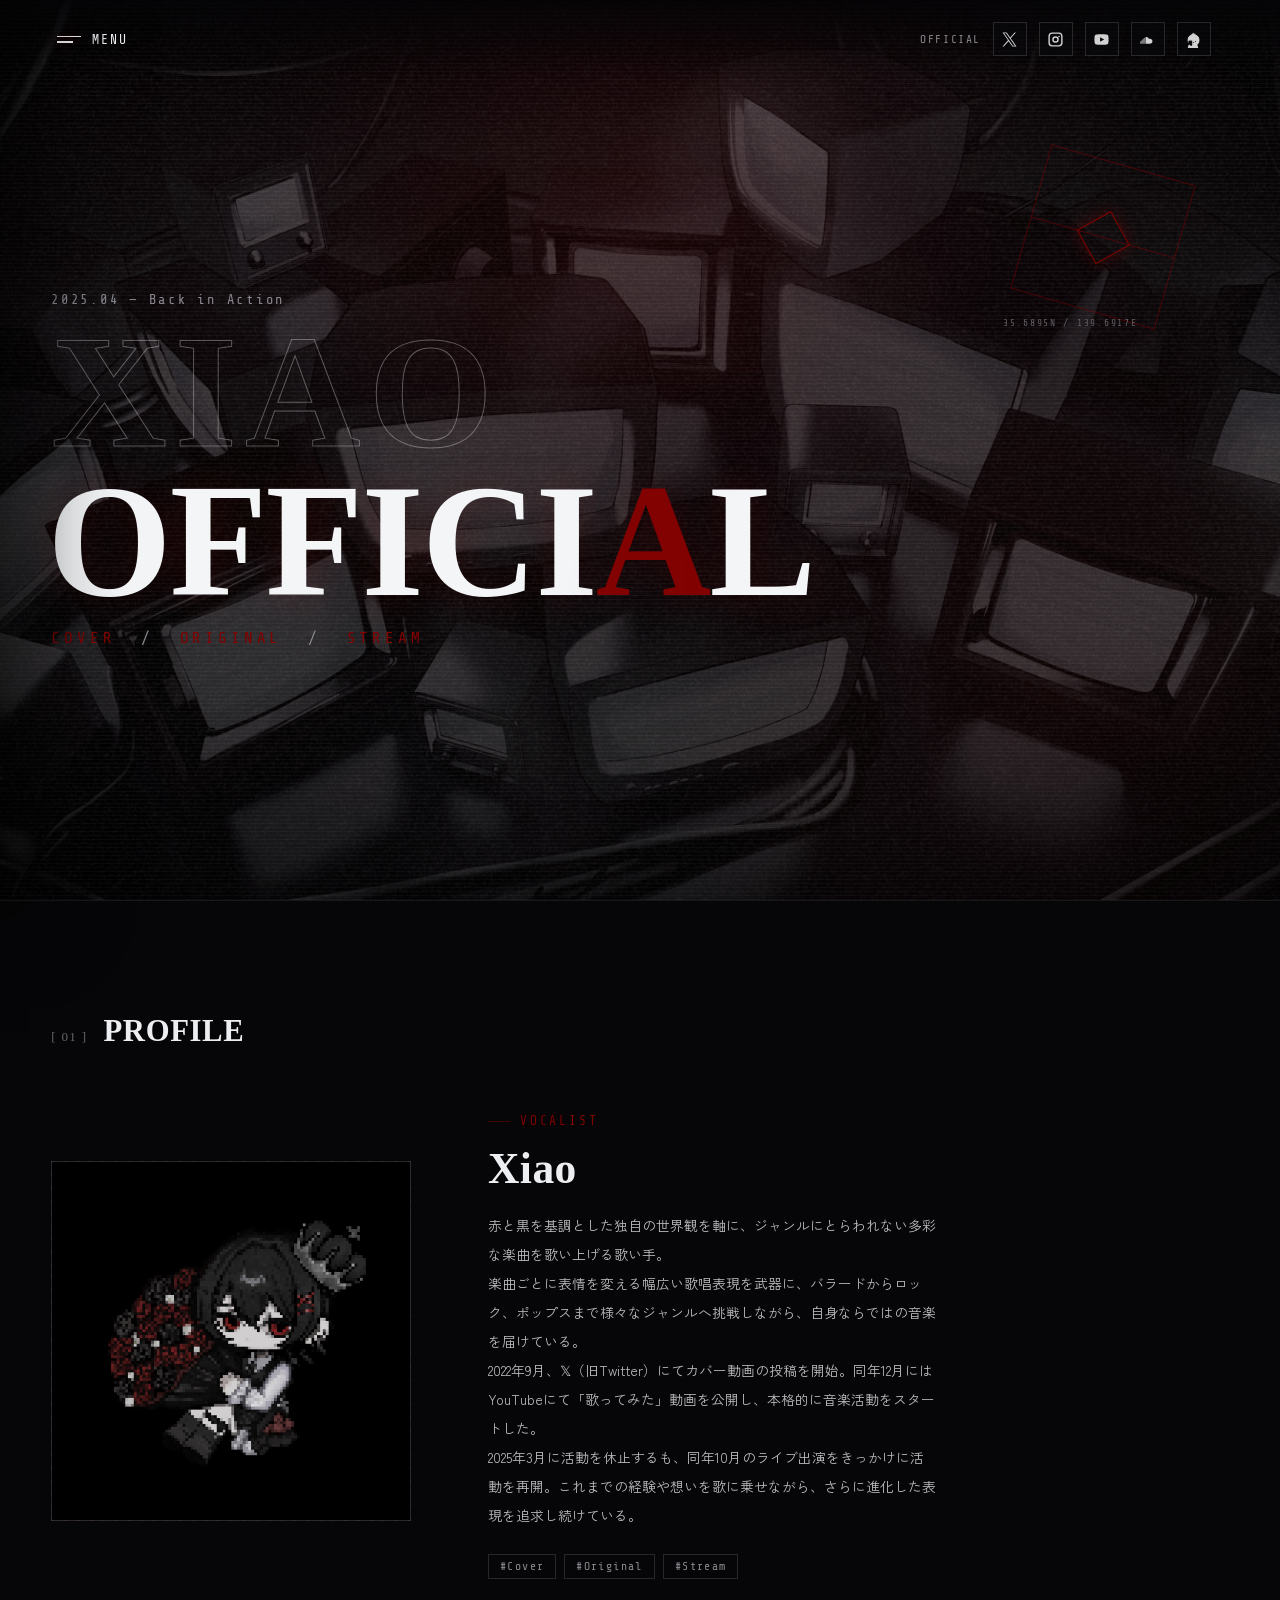
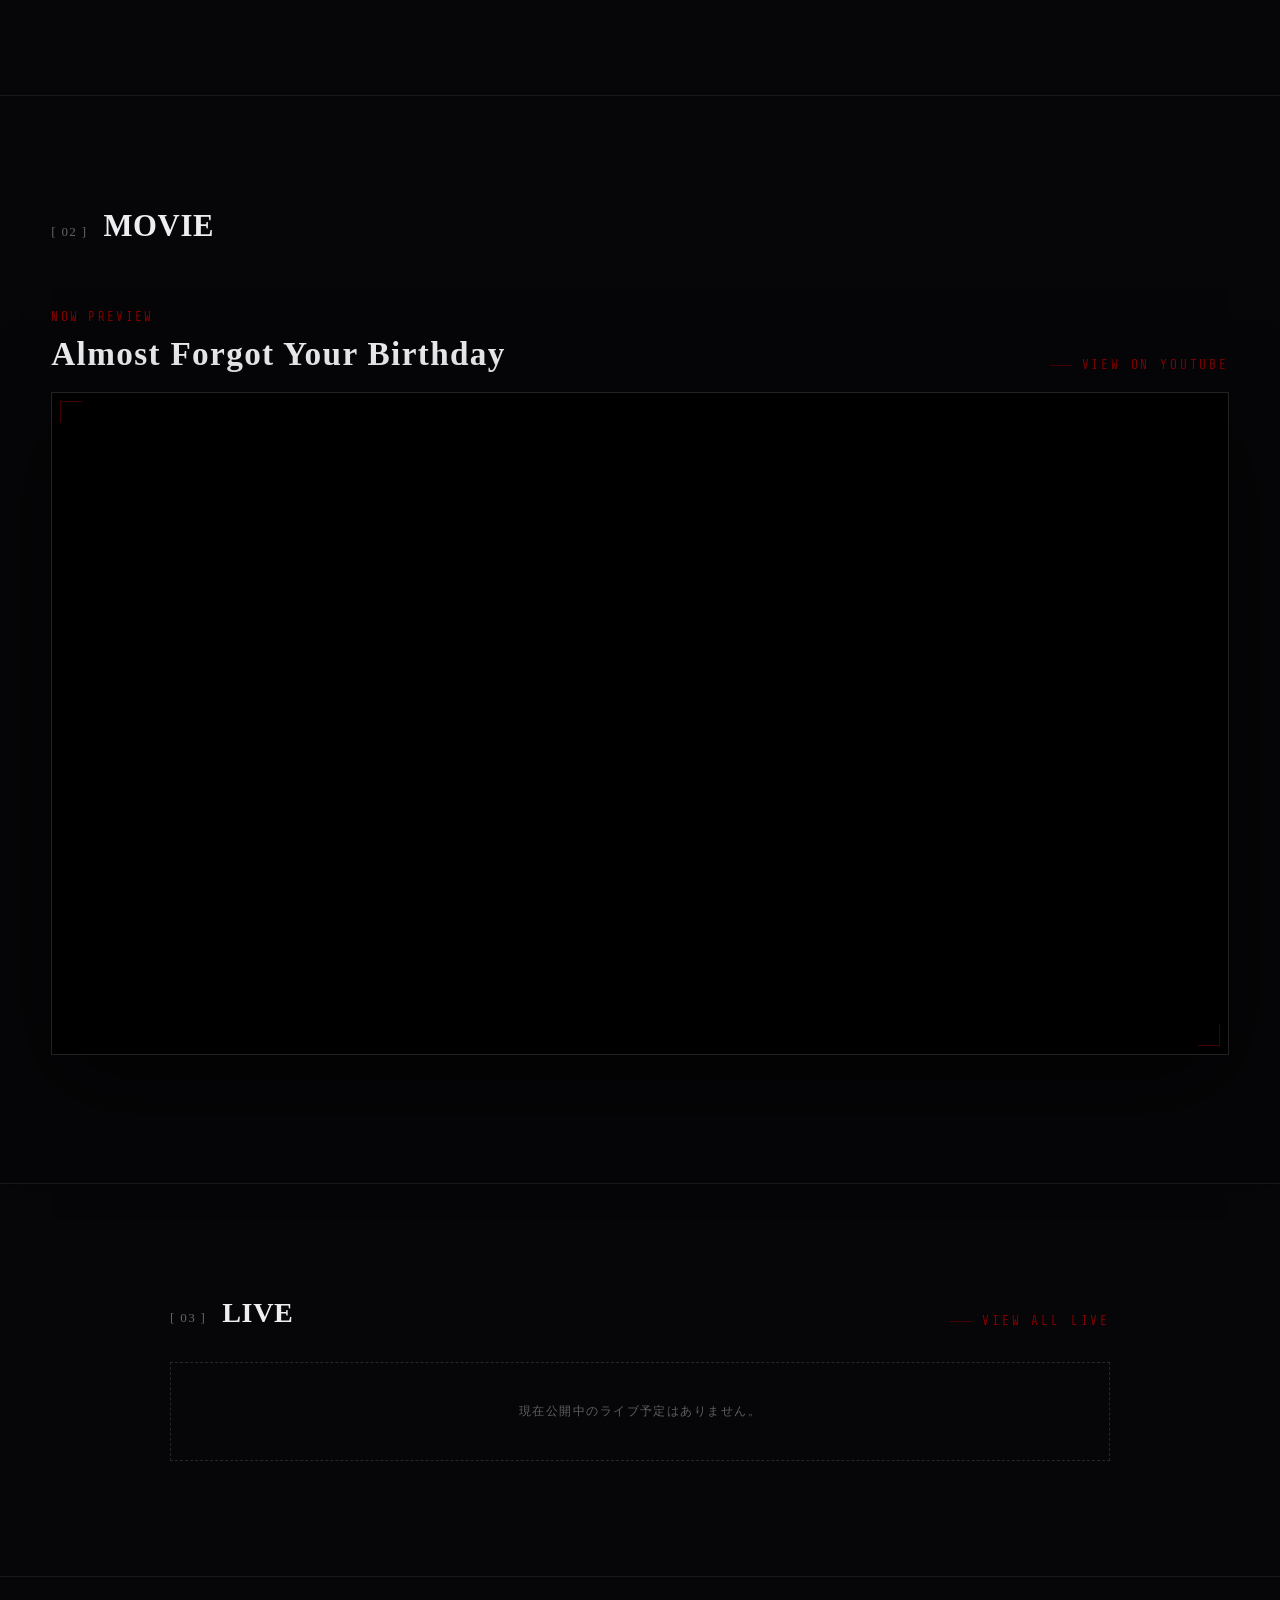
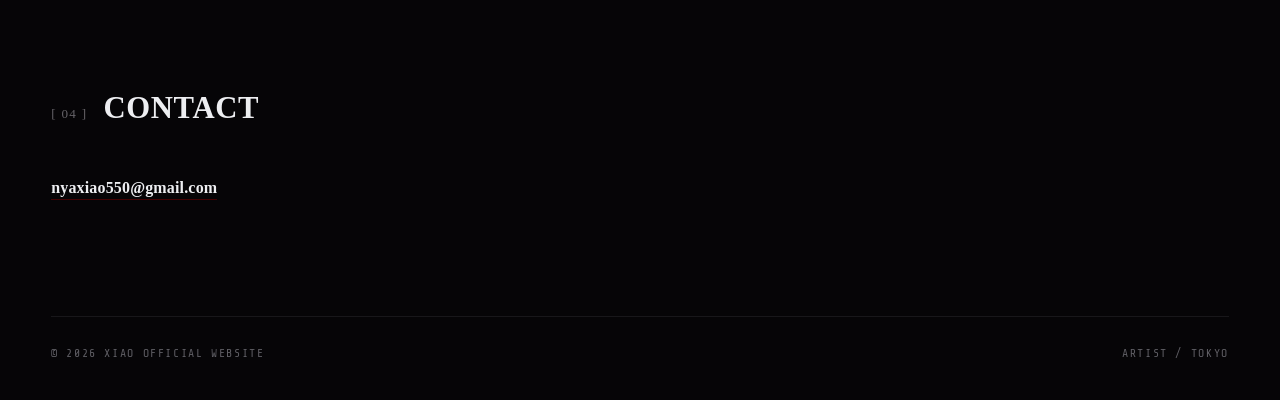
==== commit 949ab78f: "fix: PCでのLiveレイアウトを詰め、トップにもフライヤーと本文を出す - Liveのリストは1行が短くPCで間延びするため、専用の narrow ラッパー（940px）を追加 - フライヤーを" ====
--- a/index.html
+++ b/index.html
@@ -170,7 +170,7 @@
 
       <!-- live -->
       <section class="section section--line" aria-labelledby="live-h">
-        <div class="wrap">
+        <div class="wrap wrap--narrow">
           <div class="list-head">
             <div class="sec-head" style="margin: 0">
               <span class="idx">[ 03 ]</span>
@@ -178,7 +178,7 @@
             </div>
             <a class="kicker" href="live.html" style="margin: 0">View All Live</a>
           </div>
-          <ul class="live-list" data-live-list="upcoming" data-live-limit="2" data-live-embed="off" aria-label="出演予定のライブ">
+          <ul class="live-list" data-live-list="upcoming" data-live-limit="2" aria-label="出演予定のライブ">
             <li><div class="live-empty">Loading…</div></li>
           </ul>
         </div>
--- a/pages.css
+++ b/pages.css
@@ -95,6 +95,9 @@
 }
 
 /* ---------- Live list ---------- */
+
+/* Liveのように1行が短いリストは、PCで幅いっぱいに広げると間延びするので絞る */
+.wrap--narrow { width: min(940px, calc(100% - clamp(32px, 8vw, 120px))); }
 .live-list { list-style: none; margin: 0; padding: 0; display: grid; gap: 12px; }
 
 .live-item {
@@ -194,8 +197,8 @@
 /* 告知ツイート埋め込み（Sheetsの告知ツイートURLから生成） */
 .live-embed {
   display: grid;
-  grid-template-columns: minmax(0, 260px) minmax(0, 1fr);
-  gap: clamp(14px, 2vw, 22px);
+  grid-template-columns: minmax(0, clamp(220px, 36%, 360px)) minmax(0, 1fr);
+  gap: clamp(14px, 2.4vw, 28px);
   align-items: start;
   margin: 0 clamp(18px, 2.6vw, 30px) clamp(18px, 2.4vw, 26px);
   padding: 16px;
@@ -211,8 +214,8 @@
 }
 .live-embed__text {
   margin: 0;
-  font-size: clamp(0.76rem, 0.92vw, 0.88rem);
-  line-height: 1.95;
+  font-size: clamp(0.78rem, 0.98vw, 0.95rem);
+  line-height: 1.9;
   color: rgba(237, 238, 241, 0.7);
   white-space: pre-wrap;
 }
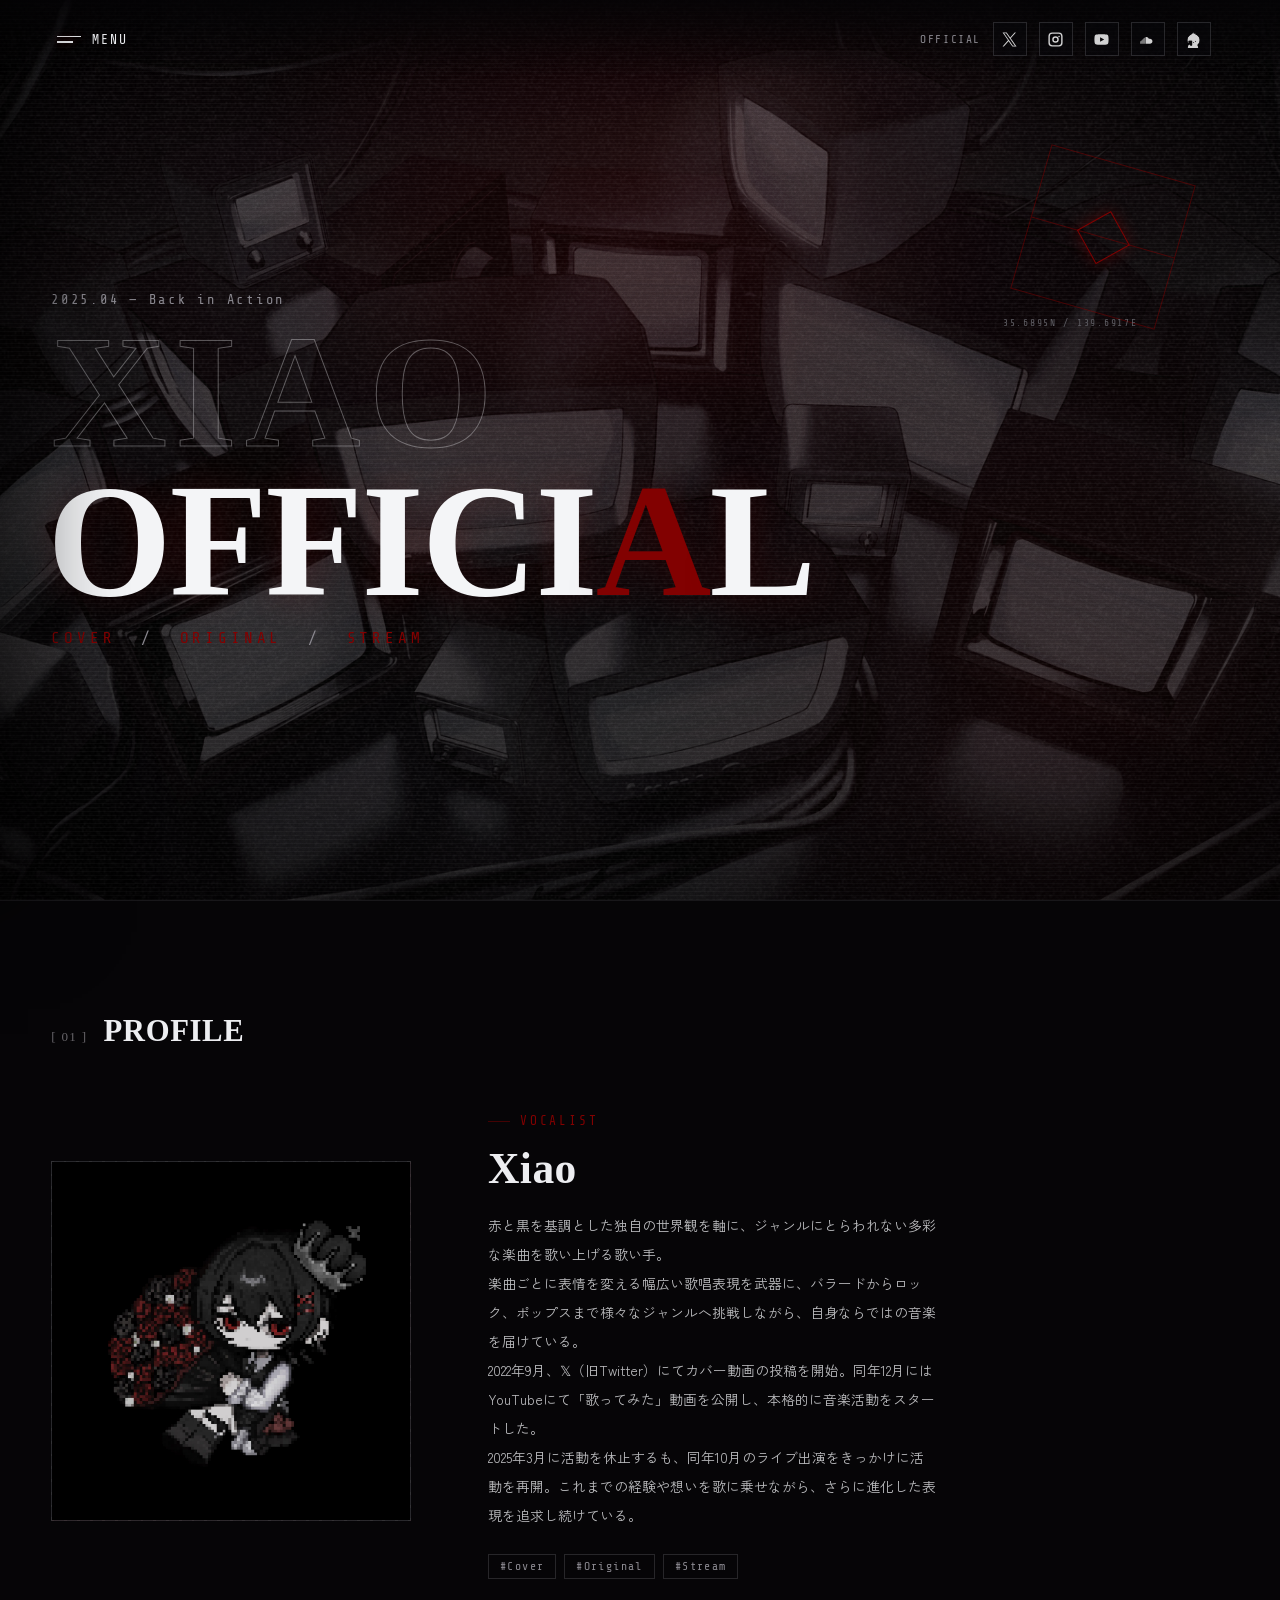
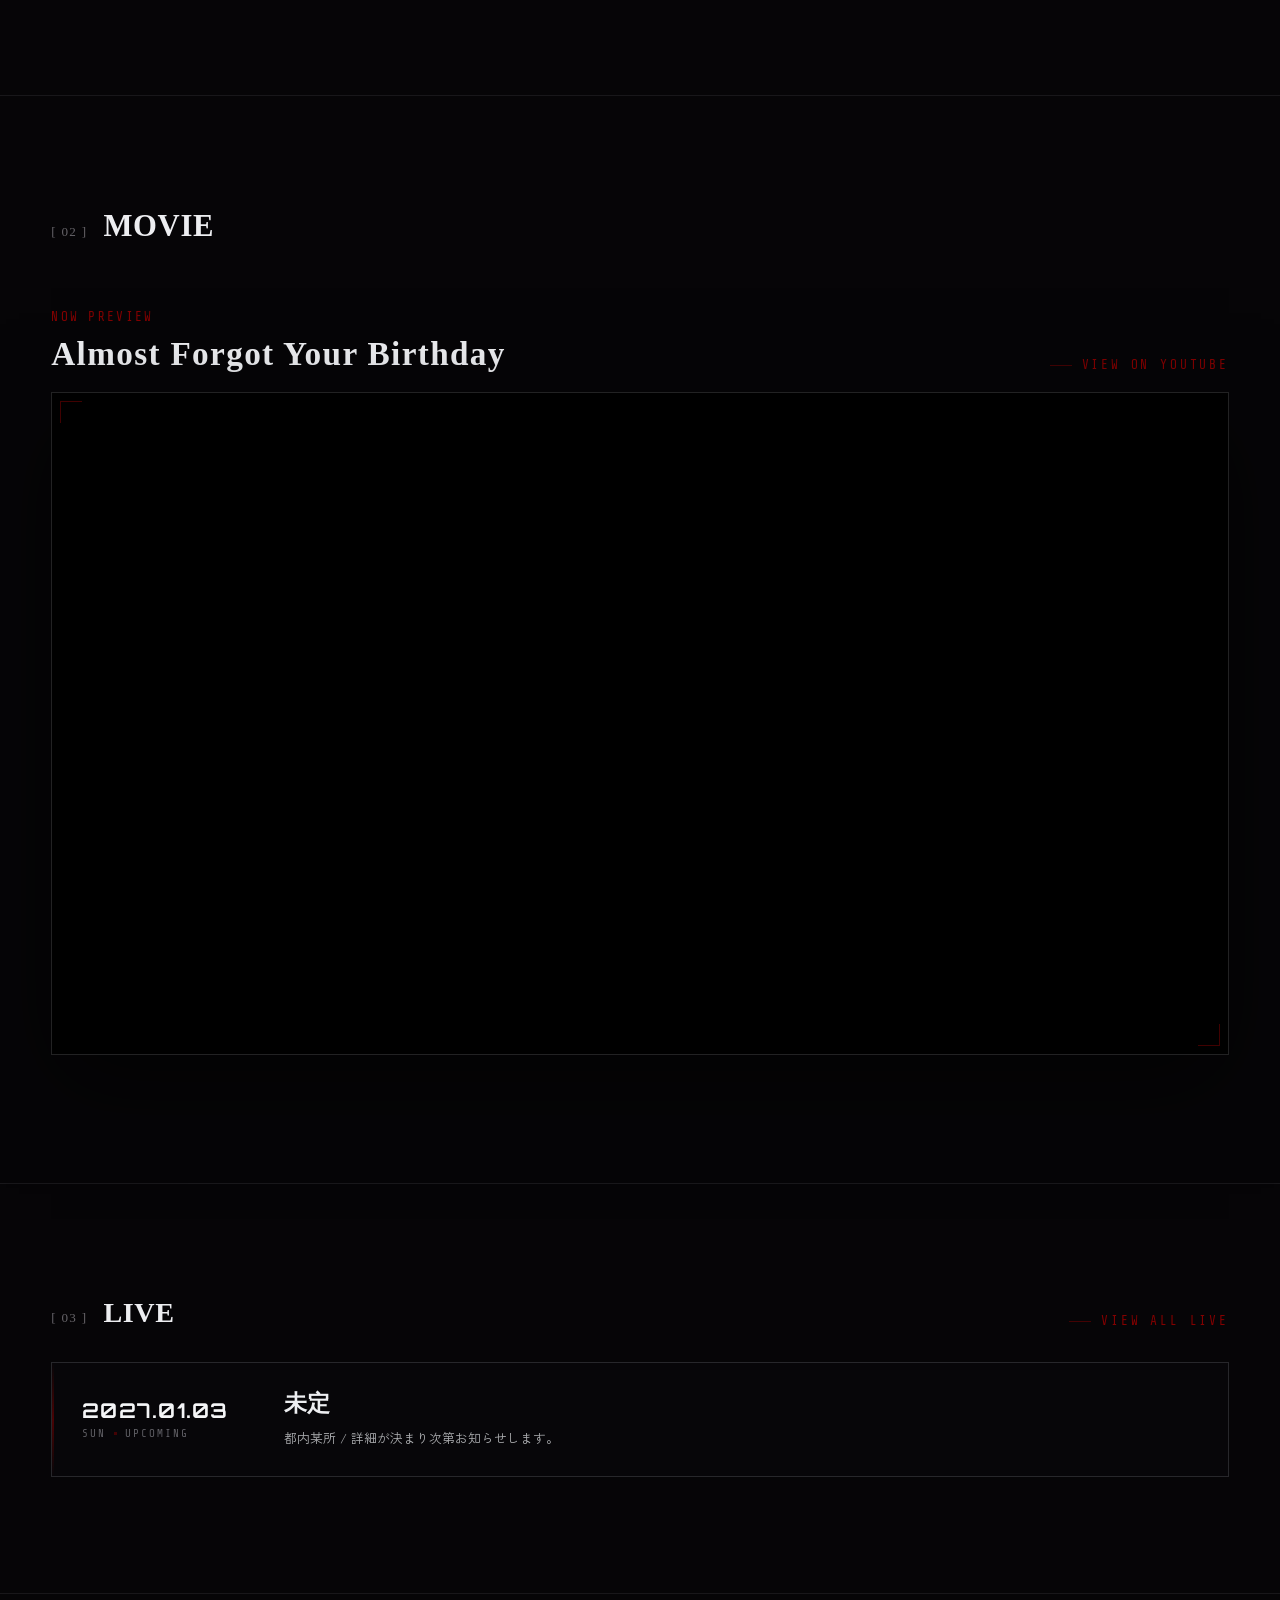
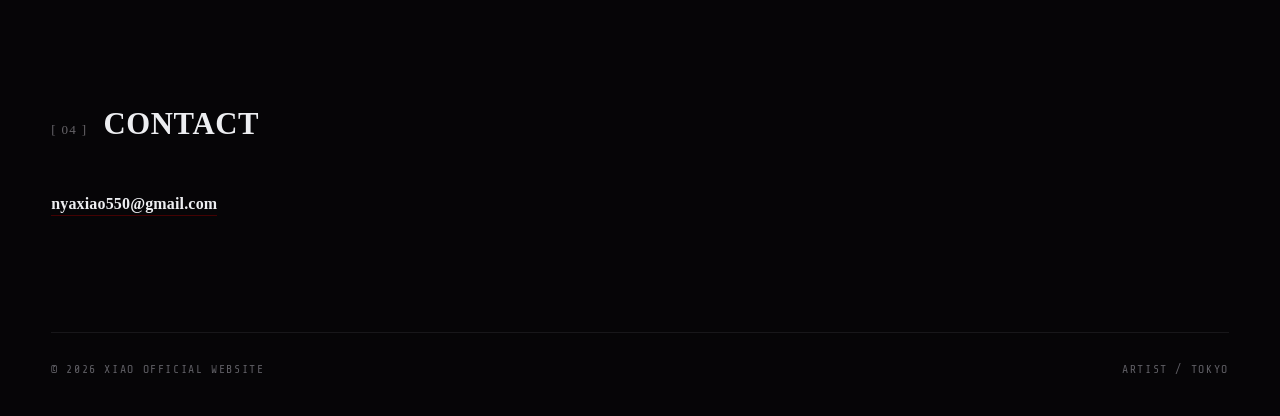
==== commit 9424e5bf: "fix: Liveセクションの横幅を他のセクションと揃える 横長フライヤーが全幅で入るようになり間延びが解消したため、 先に入れた940pxの narrow ラッパーを廃止して1180pxへ戻す。  " ====
--- a/index.html
+++ b/index.html
@@ -170,7 +170,7 @@
 
       <!-- live -->
       <section class="section section--line" aria-labelledby="live-h">
-        <div class="wrap wrap--narrow">
+        <div class="wrap">
           <div class="list-head">
             <div class="sec-head" style="margin: 0">
               <span class="idx">[ 03 ]</span>
--- a/pages.css
+++ b/pages.css
@@ -96,8 +96,6 @@
 
 /* ---------- Live list ---------- */
 
-/* Liveのように1行が短いリストは、PCで幅いっぱいに広げると間延びするので絞る */
-.wrap--narrow { width: min(940px, calc(100% - clamp(32px, 8vw, 120px))); }
 .live-list { list-style: none; margin: 0; padding: 0; display: grid; gap: 12px; }
 
 .live-item {
@@ -205,6 +203,10 @@
   border: 1px solid var(--line-soft);
   background: rgba(6, 5, 7, 0.5);
 }
+/* 横長フライヤーは1カラムにして横幅いっぱいに見せ、本文をその下に置く */
+.live-embed--wide { grid-template-columns: minmax(0, 1fr); }
+.live-embed--wide .live-embed__img { max-width: 100%; }
+
 /* フライヤーは縦横比がまちまちなので切り抜かずに全体を見せる */
 .live-embed__img {
   width: 100%;
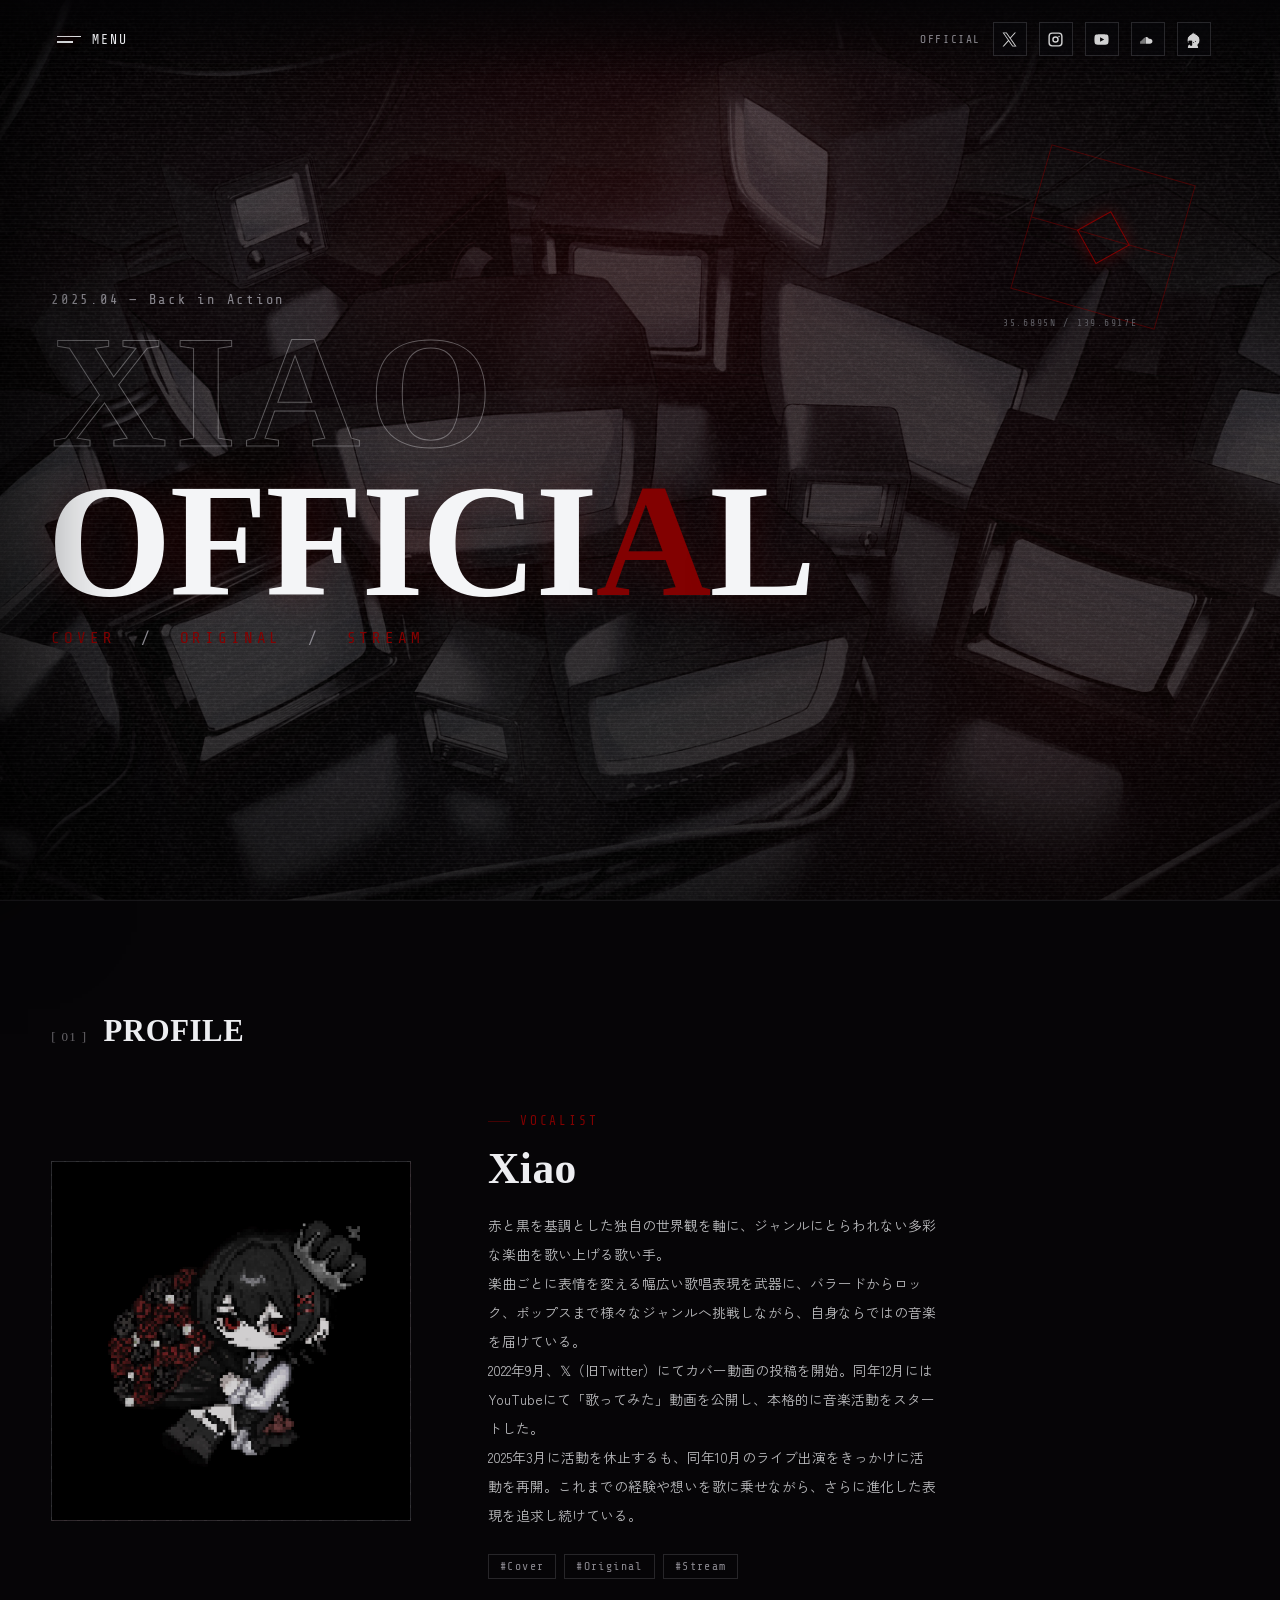
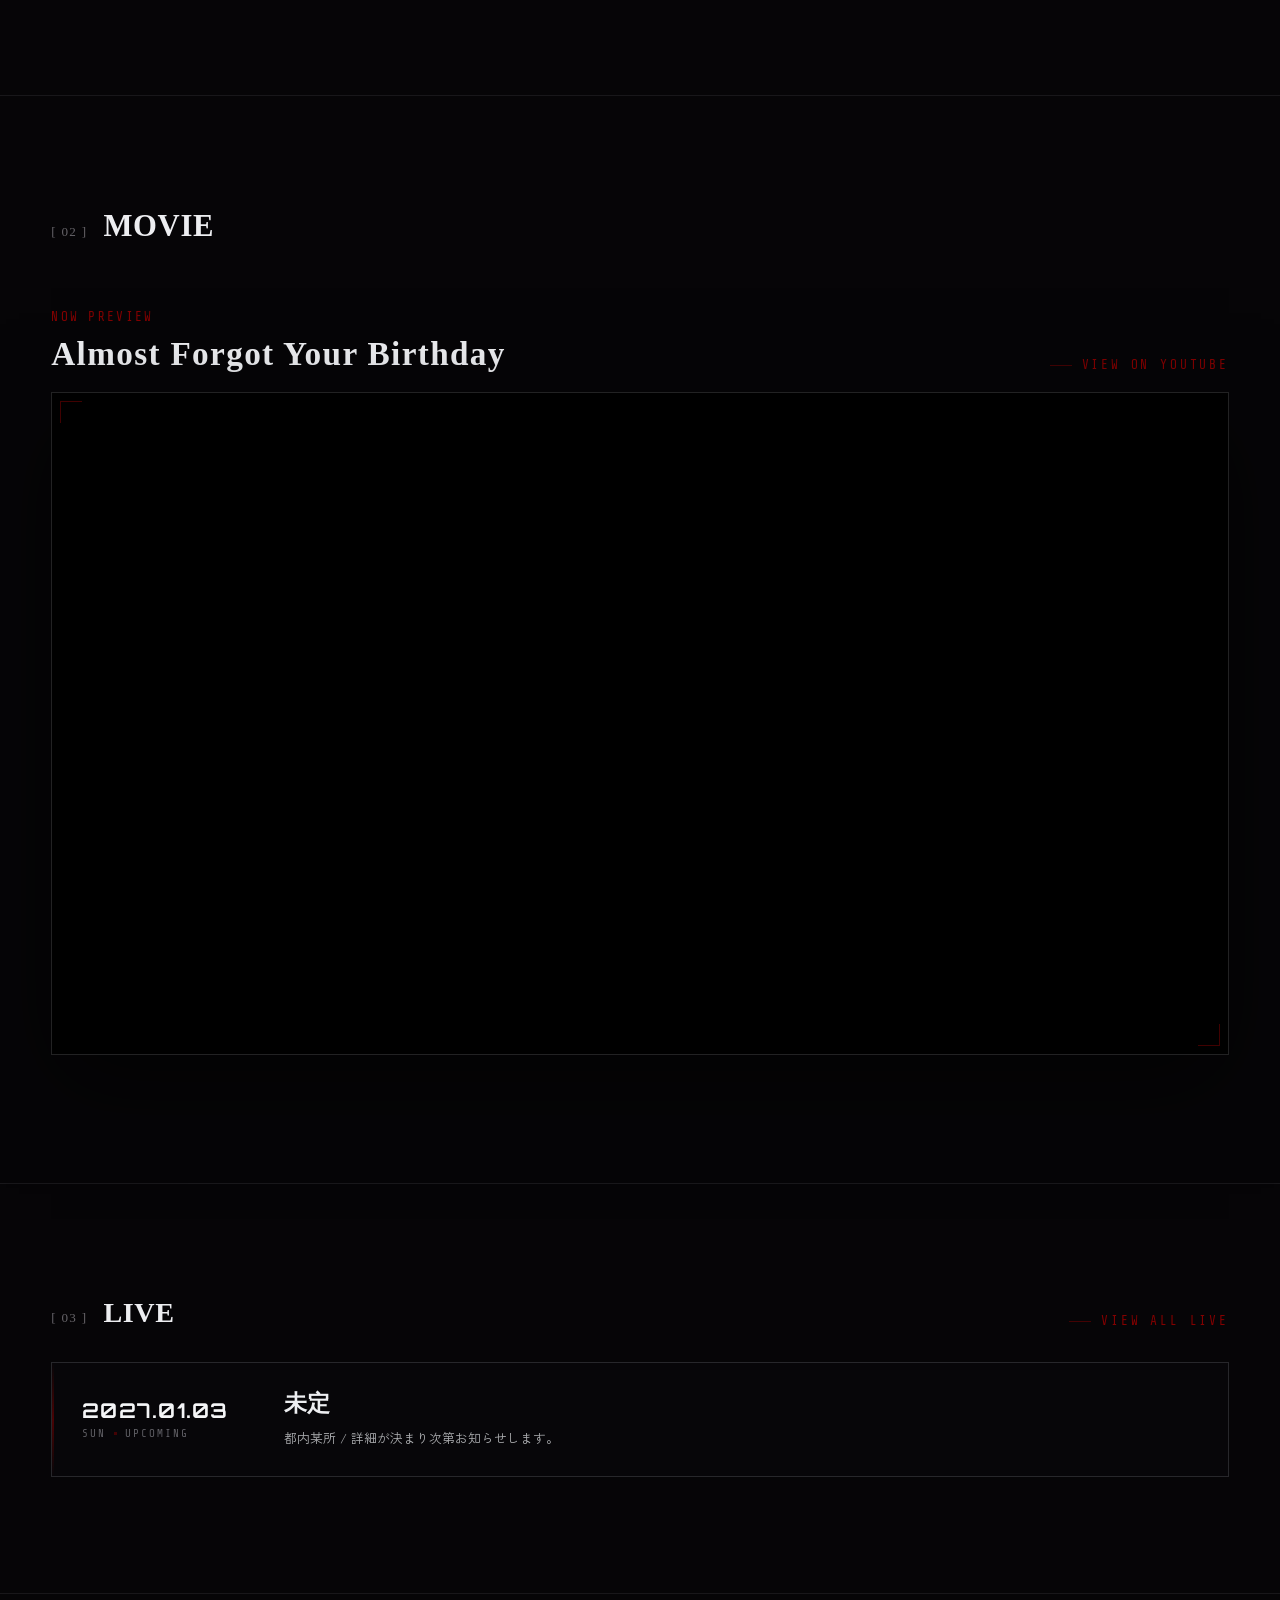
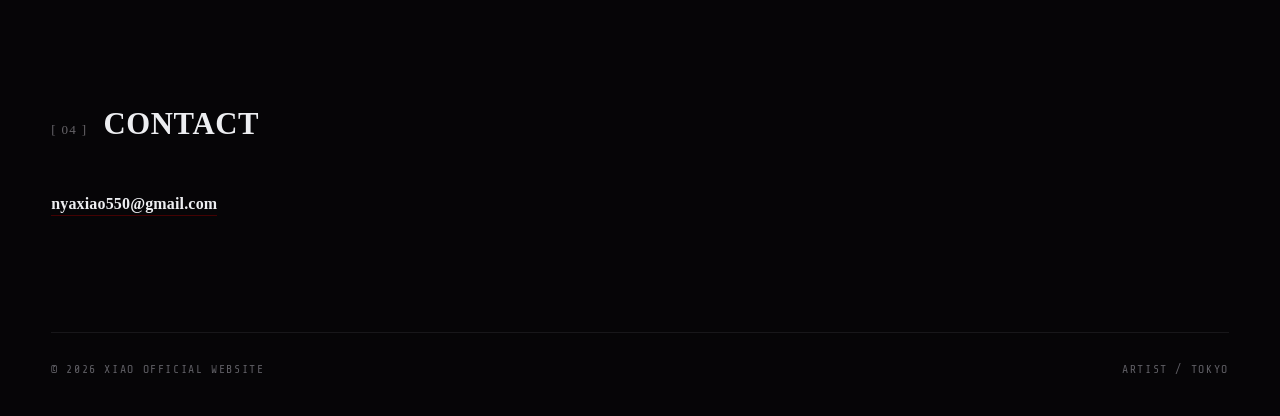
==== commit b1a36cfe: "feat: モーション洗練の一括実装（reduced-motion対応 / canvas軽量化 / 入場アニメ） - prefers-reduced-motion対応: グレイン・mark回転・レール" ====
--- a/index.html
+++ b/index.html
@@ -207,24 +207,3 @@
     <script src="live.js"></script>
   </body>
 </html>
-
-<style id="__om-edit-overrides">
-#page-title >:is(h1,h2,h3,h4,h5,h6,p,li,dt,dd,blockquote,figcaption,label,span,a,em,strong,small,td,th,caption) >:is(h1,h2,h3,h4,h5,h6,p,li,dt,dd,blockquote,figcaption,label,span,a,em,strong,small,td,th,caption) { background-color: rgba(6, 5, 7, 0) !important }
-#page-title >:is(h1,h2,h3,h4,h5,h6,p,li,dt,dd,blockquote,figcaption,label,span,a,em,strong,small,td,th,caption) >:is(h1,h2,h3,h4,h5,h6,p,li,dt,dd,blockquote,figcaption,label,span,a,em,strong,small,td,th,caption) { font-family: "DNP秀英初号明朝", "DNP Shuei Mincho Pr6N", "Yu Mincho", serif !important }
-#page-title >:is(h1,h2,h3,h4,h5,h6,p,li,dt,dd,blockquote,figcaption,label,span,a,em,strong,small,td,th,caption) >:is(h1,h2,h3,h4,h5,h6,p,li,dt,dd,blockquote,figcaption,label,span,a,em,strong,small,td,th,caption) { line-height: 1.2 !important }
-#page-title >:is(h1,h2,h3,h4,h5,h6,p,li,dt,dd,blockquote,figcaption,label,span,a,em,strong,small,td,th,caption) >:is(h1,h2,h3,h4,h5,h6,p,li,dt,dd,blockquote,figcaption,label,span,a,em,strong,small,td,th,caption) { line-height: 1.1 !important }
-#page-title >:is(h1,h2,h3,h4,h5,h6,p,li,dt,dd,blockquote,figcaption,label,span,a,em,strong,small,td,th,caption) >:is(h1,h2,h3,h4,h5,h6,p,li,dt,dd,blockquote,figcaption,label,span,a,em,strong,small,td,th,caption) { line-height: 0.65 !important }
-#page-title >:is(h1,h2,h3,h4,h5,h6,p,li,dt,dd,blockquote,figcaption,label,span,a,em,strong,small,td,th,caption) >:is(h1,h2,h3,h4,h5,h6,p,li,dt,dd,blockquote,figcaption,label,span,a,em,strong,small,td,th,caption) { letter-spacing: -0.4px !important }
-#page-title >:is(h1,h2,h3,h4,h5,h6,p,li,dt,dd,blockquote,figcaption,label,span,a,em,strong,small,td,th,caption) >:is(h1,h2,h3,h4,h5,h6,p,li,dt,dd,blockquote,figcaption,label,span,a,em,strong,small,td,th,caption) { letter-spacing: -2px !important }
-#page-title >:is(h1,h2,h3,h4,h5,h6,p,li,dt,dd,blockquote,figcaption,label,span,a,em,strong,small,td,th,caption) >:is(h1,h2,h3,h4,h5,h6,p,li,dt,dd,blockquote,figcaption,label,span,a,em,strong,small,td,th,caption) { letter-spacing: -1.9px !important }
-#page-title >:is(h1,h2,h3,h4,h5,h6,p,li,dt,dd,blockquote,figcaption,label,span,a,em,strong,small,td,th,caption) >:is(h1,h2,h3,h4,h5,h6,p,li,dt,dd,blockquote,figcaption,label,span,a,em,strong,small,td,th,caption) { letter-spacing: -1.8px !important }
-#page-title >:is(h1,h2,h3,h4,h5,h6,p,li,dt,dd,blockquote,figcaption,label,span,a,em,strong,small,td,th,caption) >:is(h1,h2,h3,h4,h5,h6,p,li,dt,dd,blockquote,figcaption,label,span,a,em,strong,small,td,th,caption) { letter-spacing: 1.9px !important }
-#page-title >:is(h1,h2,h3,h4,h5,h6,p,li,dt,dd,blockquote,figcaption,label,span,a,em,strong,small,td,th,caption) >:is(h1,h2,h3,h4,h5,h6,p,li,dt,dd,blockquote,figcaption,label,span,a,em,strong,small,td,th,caption) { letter-spacing: 0.8px !important }
-#page-title >:is(h1,h2,h3,h4,h5,h6,p,li,dt,dd,blockquote,figcaption,label,span,a,em,strong,small,td,th,caption) >:is(h1,h2,h3,h4,h5,h6,p,li,dt,dd,blockquote,figcaption,label,span,a,em,strong,small,td,th,caption) { letter-spacing: -1.8px !important }
-#page-title >:is(h1,h2,h3,h4,h5,h6,p,li,dt,dd,blockquote,figcaption,label,span,a,em,strong,small,td,th,caption) >:is(h1,h2,h3,h4,h5,h6,p,li,dt,dd,blockquote,figcaption,label,span,a,em,strong,small,td,th,caption) { line-height: 2.25 !important }
-#page-title >:is(h1,h2,h3,h4,h5,h6,p,li,dt,dd,blockquote,figcaption,label,span,a,em,strong,small,td,th,caption) >:is(h1,h2,h3,h4,h5,h6,p,li,dt,dd,blockquote,figcaption,label,span,a,em,strong,small,td,th,caption) { line-height: 0.9 !important }
-#page-title >:is(h1,h2,h3,h4,h5,h6,p,li,dt,dd,blockquote,figcaption,label,span,a,em,strong,small,td,th,caption) >:is(h1,h2,h3,h4,h5,h6,p,li,dt,dd,blockquote,figcaption,label,span,a,em,strong,small,td,th,caption) { line-height: 0.55 !important }
-#page-title >:is(h1,h2,h3,h4,h5,h6,p,li,dt,dd,blockquote,figcaption,label,span,a,em,strong,small,td,th,caption) >:is(h1,h2,h3,h4,h5,h6,p,li,dt,dd,blockquote,figcaption,label,span,a,em,strong,small,td,th,caption) { line-height: 0.65 !important }
-#page-title >:is(h1,h2,h3,h4,h5,h6,p,li,dt,dd,blockquote,figcaption,label,span,a,em,strong,small,td,th,caption) >:is(h1,h2,h3,h4,h5,h6,p,li,dt,dd,blockquote,figcaption,label,span,a,em,strong,small,td,th,caption) { line-height: 0.75 !important }
-#page-title >:is(h1,h2,h3,h4,h5,h6,p,li,dt,dd,blockquote,figcaption,label,span,a,em,strong,small,td,th,caption) >:is(h1,h2,h3,h4,h5,h6,p,li,dt,dd,blockquote,figcaption,label,span,a,em,strong,small,td,th,caption) { line-height: 0.85 !important }
-</style>
--- a/styles.css
+++ b/styles.css
@@ -177,6 +177,7 @@
   display: inline-flex;
   align-items: center;
   gap: 11px;
+  transition: transform 0.16s var(--ease);
   font-family: var(--font-mono);
   font-size: clamp(0.82rem, 1vw, 1rem);
   letter-spacing: 0.16em;
@@ -228,7 +229,7 @@
   border: 1px solid var(--line);
   background: rgba(9, 9, 12, 0.5);
   color: rgba(255, 255, 255, 0.82);
-  transition: border-color 0.25s var(--ease), color 0.25s var(--ease), background 0.25s var(--ease);
+  transition: border-color 0.25s var(--ease), color 0.25s var(--ease), background 0.25s var(--ease), transform 0.16s var(--ease);
 }
 .official-links a:hover {
   border-color: var(--blue);
@@ -307,6 +308,12 @@
   text-shadow: 0 0 38px rgba(130, 1, 1, 0.22);
 }
 .hero__accent { color: var(--blue); }
+/* 旧 __om-edit-overrides（index.html内の編集ツール残骸）の最終値を移設 */
+#page-title .hero__accent {
+  font-family: var(--font-heading);
+  line-height: 0.85;
+  letter-spacing: -1.8px;
+}
 .hero__sub {
   margin: 4px 0 0;
   font-family: var(--font-mono);
@@ -316,6 +323,23 @@
   color: var(--muted);
 }
 .hero__sub b { color: var(--blue); font-weight: 400; }
+
+/* hero entrance — script.js が body に .js を付与し、イントロ完了時に .hero-in を付与する */
+body.js .hero__date,
+body.js .hero__title .ln,
+body.js .hero__sub {
+  opacity: 0;
+  transform: translateY(14px);
+  transition: opacity 0.5s var(--ease), transform 0.5s var(--ease);
+}
+body.js .hero__title .ln--solid { transition-delay: 60ms; }
+body.js .hero__sub { transition-delay: 120ms; }
+body.hero-in .hero__date,
+body.hero-in .hero__title .ln,
+body.hero-in .hero__sub {
+  opacity: 1;
+  transform: none;
+}
 
 /* diagonal mark */
 .mark {
@@ -467,7 +491,9 @@
   text-align: left;
   transition: border-color 0.25s var(--ease), transform 0.25s var(--ease);
 }
-.thumb:hover { transform: translateY(-3px); }
+@media (hover: hover) and (pointer: fine) {
+  .thumb:hover { transform: translateY(-3px); }
+}
 .thumb:hover, .thumb.is-active { border-color: var(--blue); }
 .thumb.is-active { box-shadow: inset 0 0 0 1px rgba(130, 1, 1, 0.4); }
 .thumb__img { display: block; width: 100%; aspect-ratio: 16/9; background: var(--thumb) center / cover, var(--bg-soft); filter: saturate(0.78) contrast(1.06); position: relative; }
@@ -533,7 +559,7 @@
   letter-spacing: 0.1em;
   text-transform: uppercase;
   color: var(--muted);
-  transition: border-color 0.25s var(--ease), color 0.25s var(--ease);
+  transition: border-color 0.25s var(--ease), color 0.25s var(--ease), transform 0.16s var(--ease);
 }
 .contact__sns a:hover { border-color: var(--blue); color: #fff; }
 .contact__sns svg { width: 16px; height: 16px; fill: currentColor; }
@@ -549,9 +575,9 @@
   -webkit-backdrop-filter: blur(3px);
   opacity: 0;
   pointer-events: none;
-  transition: opacity 0.4s var(--ease);
-}
-body.nav-open .nav-backdrop { opacity: 1; pointer-events: auto; }
+  transition: opacity 0.25s var(--ease);
+}
+body.nav-open .nav-backdrop { opacity: 1; pointer-events: auto; transition-duration: 0.4s; }
 
 .sidebar {
   position: fixed;
@@ -570,7 +596,8 @@
   border-right: 1px solid rgba(130, 1, 1, 0.32);
   box-shadow: 32px 0 90px rgba(0, 0, 0, 0.62);
   transform: translateX(-101%);
-  transition: transform 0.5s var(--ease);
+  /* 閉じは速く（0.28s）、開きは body.nav-open 側で 0.4s に上書き */
+  transition: transform 0.28s var(--ease);
   overflow-y: auto;
 }
 .sidebar::before {
@@ -581,7 +608,7 @@
   background: linear-gradient(180deg, transparent, var(--blue), transparent);
   opacity: 0.5;
 }
-body.nav-open .sidebar { transform: none; }
+body.nav-open .sidebar { transform: none; transition-duration: 0.4s; }
 
 .sidebar__top { display: flex; align-items: center; justify-content: space-between; }
 .sidebar__brand {
@@ -608,7 +635,7 @@
   letter-spacing: 0.16em;
   text-transform: uppercase;
   color: var(--muted);
-  transition: color 0.25s var(--ease);
+  transition: color 0.25s var(--ease), transform 0.16s var(--ease);
 }
 .sidebar__close i {
   position: relative;
@@ -669,7 +696,7 @@
   border: 1px solid var(--line);
   background: rgba(9, 9, 12, 0.5);
   color: rgba(255, 255, 255, 0.82);
-  transition: border-color 0.25s var(--ease), color 0.25s var(--ease), background 0.25s var(--ease);
+  transition: border-color 0.25s var(--ease), color 0.25s var(--ease), background 0.25s var(--ease), transform 0.16s var(--ease);
 }
 .sidebar__sns a:hover { border-color: var(--blue); color: #fff; background: rgba(130, 1, 1, 0.12); }
 .sidebar__sns svg { width: 18px; height: 18px; fill: currentColor; }
@@ -696,6 +723,34 @@
   letter-spacing: 0.14em;
   color: var(--muted-dim);
   text-transform: uppercase;
+}
+
+/* ---------- press feedback ---------- */
+:is(.menu-button, .official-links a, .sidebar__sns a, .sidebar__close, .contact__sns a, .thumb):active {
+  transform: scale(0.97);
+}
+
+/* ---------- reduced motion ---------- */
+@media (prefers-reduced-motion: reduce) {
+  html { scroll-behavior: auto; }
+
+  /* 常時動作する装飾は静止させる（opacity/色のトランジションは残す） */
+  .fx--grain { animation: none; }
+  .mark__ring { animation: none; }
+  .rail__track { animation-play-state: paused; }
+
+  /* 位置移動をともなう演出は動きを外す */
+  body.js .hero__date,
+  body.js .hero__title .ln,
+  body.js .hero__sub {
+    transform: none;
+    transition: opacity 0.3s ease;
+  }
+  .sidebar,
+  body.nav-open .sidebar,
+  .nav-backdrop,
+  body.nav-open .nav-backdrop { transition-duration: 0.01s; }
+  .thumb:hover { transform: none; }
 }
 
 /* ---------- responsive ---------- */
--- a/pages.css
+++ b/pages.css
@@ -3,11 +3,27 @@
    styles.css のトークン・質感をそのまま使う追加レイヤー
    ========================================================= */
 
+/* ---------- 入場アニメーション共通 ---------- */
+@keyframes rise-in {
+  from {
+    opacity: 0;
+    transform: translateY(14px);
+  }
+}
+
 /* ---------- page hero (下層ページ共通) ---------- */
 .page-hero {
   position: relative;
   padding: clamp(128px, 18vh, 210px) 0 clamp(40px, 6vw, 72px);
 }
+.crumbs,
+.page-hero__eyebrow,
+.page-hero__title,
+.page-hero__sub {
+  animation: rise-in 0.5s var(--ease) backwards;
+}
+.page-hero__title { animation-delay: 60ms; }
+.page-hero__sub { animation-delay: 120ms; }
 .page-hero__eyebrow {
   margin: 0 0 14px;
   font-family: var(--font-mono);
@@ -103,6 +119,8 @@
   border: 1px solid var(--line);
   background: var(--panel);
   transition: border-color 0.25s var(--ease), transform 0.25s var(--ease);
+  /* 各itemのdelayは live.js が animation-delay で指定（50ms間隔のスタッガー） */
+  animation: rise-in 0.3s var(--ease) backwards;
 }
 .live-item::before {
   content: "";
@@ -112,7 +130,10 @@
   background: linear-gradient(180deg, transparent, var(--blue), transparent);
   opacity: 0.55;
 }
-.live-item:hover { border-color: var(--blue); transform: translateY(-2px); }
+.live-item:hover { border-color: var(--blue); }
+@media (hover: hover) and (pointer: fine) {
+  .live-item:hover { transform: translateY(-2px); }
+}
 .live-item.is-past { opacity: 0.78; }
 .live-item.is-past::before { background: var(--line); opacity: 1; }
 .live-item.is-past:hover { opacity: 0.85; }
@@ -187,7 +208,7 @@
   letter-spacing: 0.16em;
   text-transform: uppercase;
   color: var(--muted);
-  transition: border-color 0.25s var(--ease), color 0.25s var(--ease), background 0.25s var(--ease);
+  transition: border-color 0.25s var(--ease), color 0.25s var(--ease), background 0.25s var(--ease), transform 0.16s var(--ease);
 }
 .live-btn:hover { border-color: var(--blue); color: #fff; background: rgba(130, 1, 1, 0.12); }
 .live-btn--primary { border-color: var(--blue-dim); color: #f4f5f7; }
@@ -207,13 +228,17 @@
 .live-embed--wide { grid-template-columns: minmax(0, 1fr); }
 .live-embed--wide .live-embed__img { max-width: 100%; }
 
-/* フライヤーは縦横比がまちまちなので切り抜かずに全体を見せる */
+/* フライヤーは縦横比がまちまちなので切り抜かずに全体を見せる。
+   読み込み完了時に live.js が .is-loaded を付けてフェードイン */
 .live-embed__img {
   width: 100%;
   height: auto;
   border: 1px solid var(--line-soft);
   filter: saturate(0.85) contrast(1.05);
-}
+  opacity: 0;
+  transition: opacity 0.25s ease;
+}
+.live-embed__img.is-loaded { opacity: 1; }
 .live-embed__text {
   margin: 0;
   font-size: clamp(0.78rem, 0.98vw, 0.95rem);
@@ -272,7 +297,10 @@
   text-align: left;
   transition: border-color 0.25s var(--ease), transform 0.25s var(--ease);
 }
-.movie-card:hover { transform: translateY(-3px); border-color: var(--blue); }
+.movie-card:hover { border-color: var(--blue); }
+@media (hover: hover) and (pointer: fine) {
+  .movie-card:hover { transform: translateY(-3px); }
+}
 .movie-card.is-active { border-color: var(--blue); box-shadow: inset 0 0 0 1px rgba(130, 1, 1, 0.4); }
 .movie-card__img {
   position: relative;
@@ -395,6 +423,22 @@
 }
 .page-back a:hover { border-color: var(--blue); color: #fff; }
 
+/* ---------- press feedback ---------- */
+.page-back a { transition: border-color 0.25s var(--ease), color 0.25s var(--ease), transform 0.16s var(--ease); }
+:is(.live-btn, .page-back a, .movie-card):active { transform: scale(0.97); }
+
+/* ---------- reduced motion ---------- */
+@media (prefers-reduced-motion: reduce) {
+  .crumbs,
+  .page-hero__eyebrow,
+  .page-hero__title,
+  .page-hero__sub,
+  .live-item { animation: none; }
+  .live-item:hover,
+  .movie-card:hover { transform: none; }
+  /* フライヤーのフェードは opacity のみなので残す */
+}
+
 /* ---------- responsive ---------- */
 @media (max-width: 760px) {
   .page-hero { padding: 112px 0 40px; }
